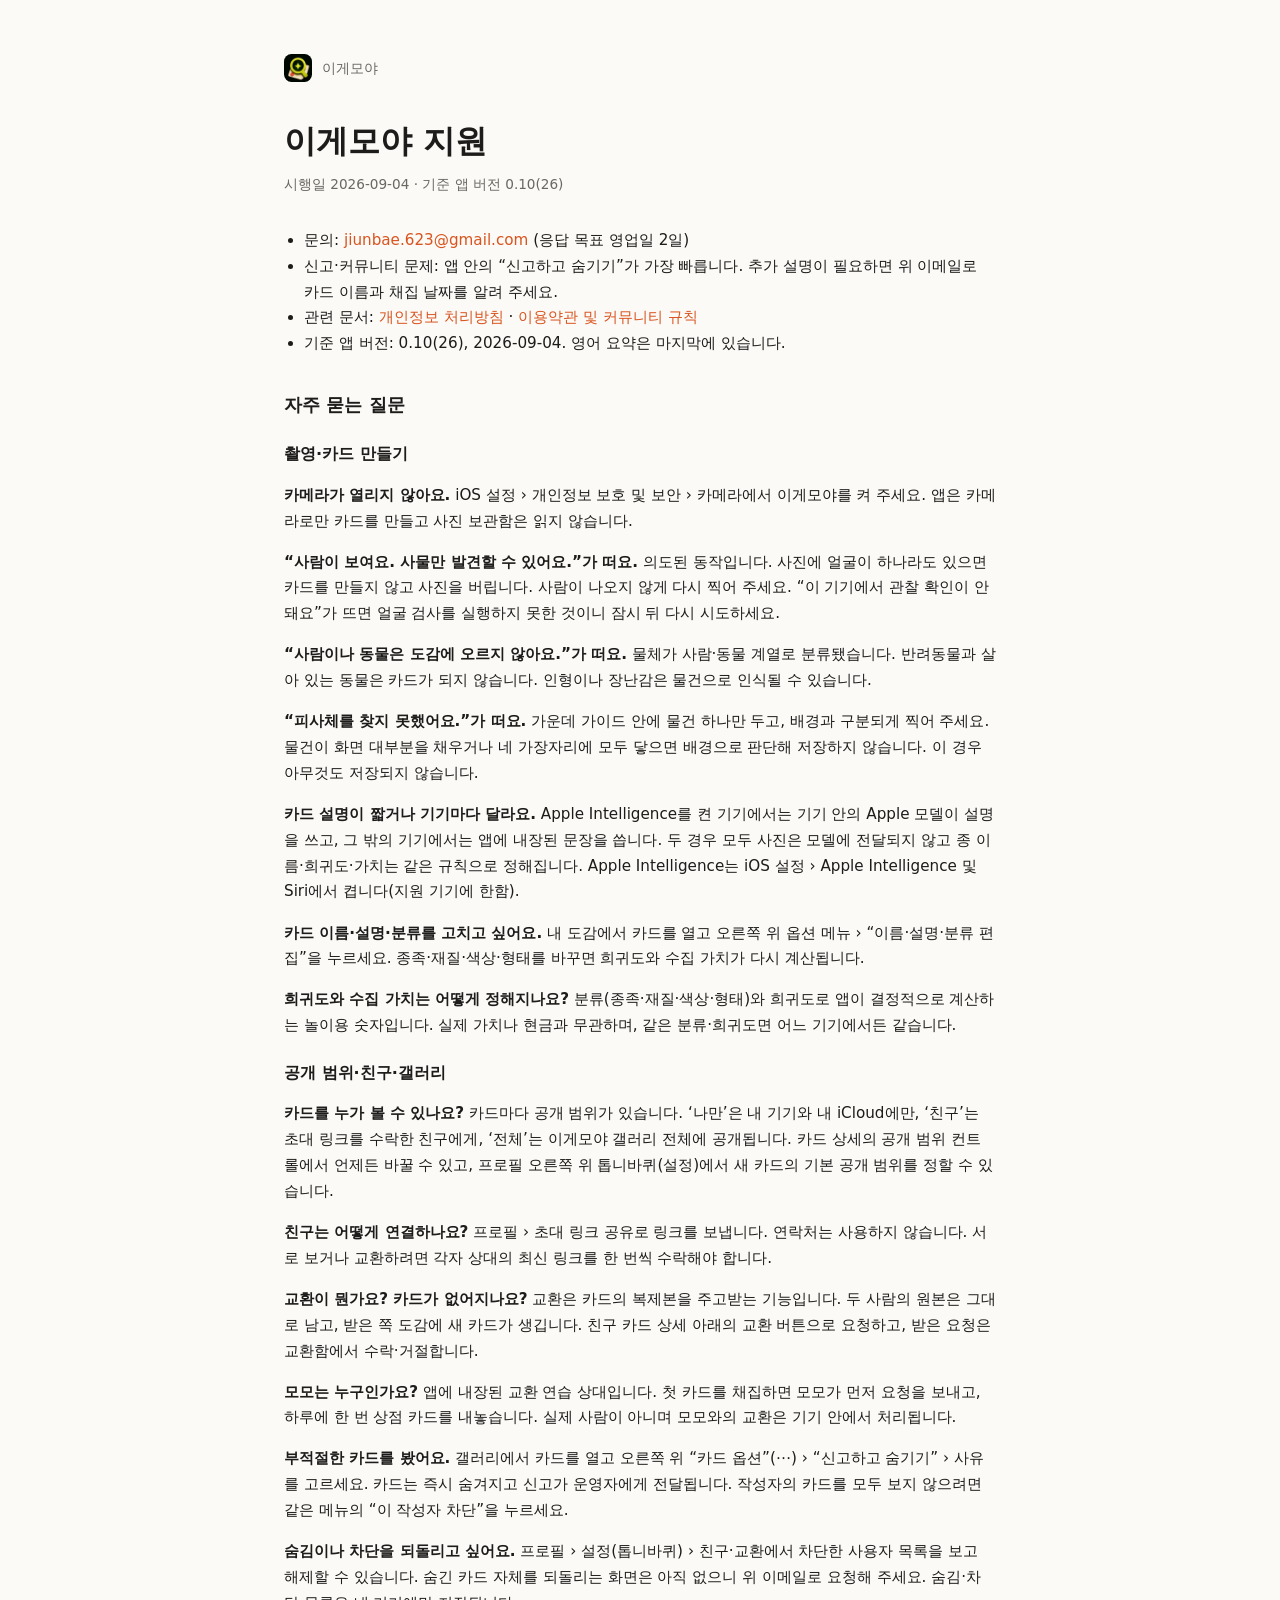
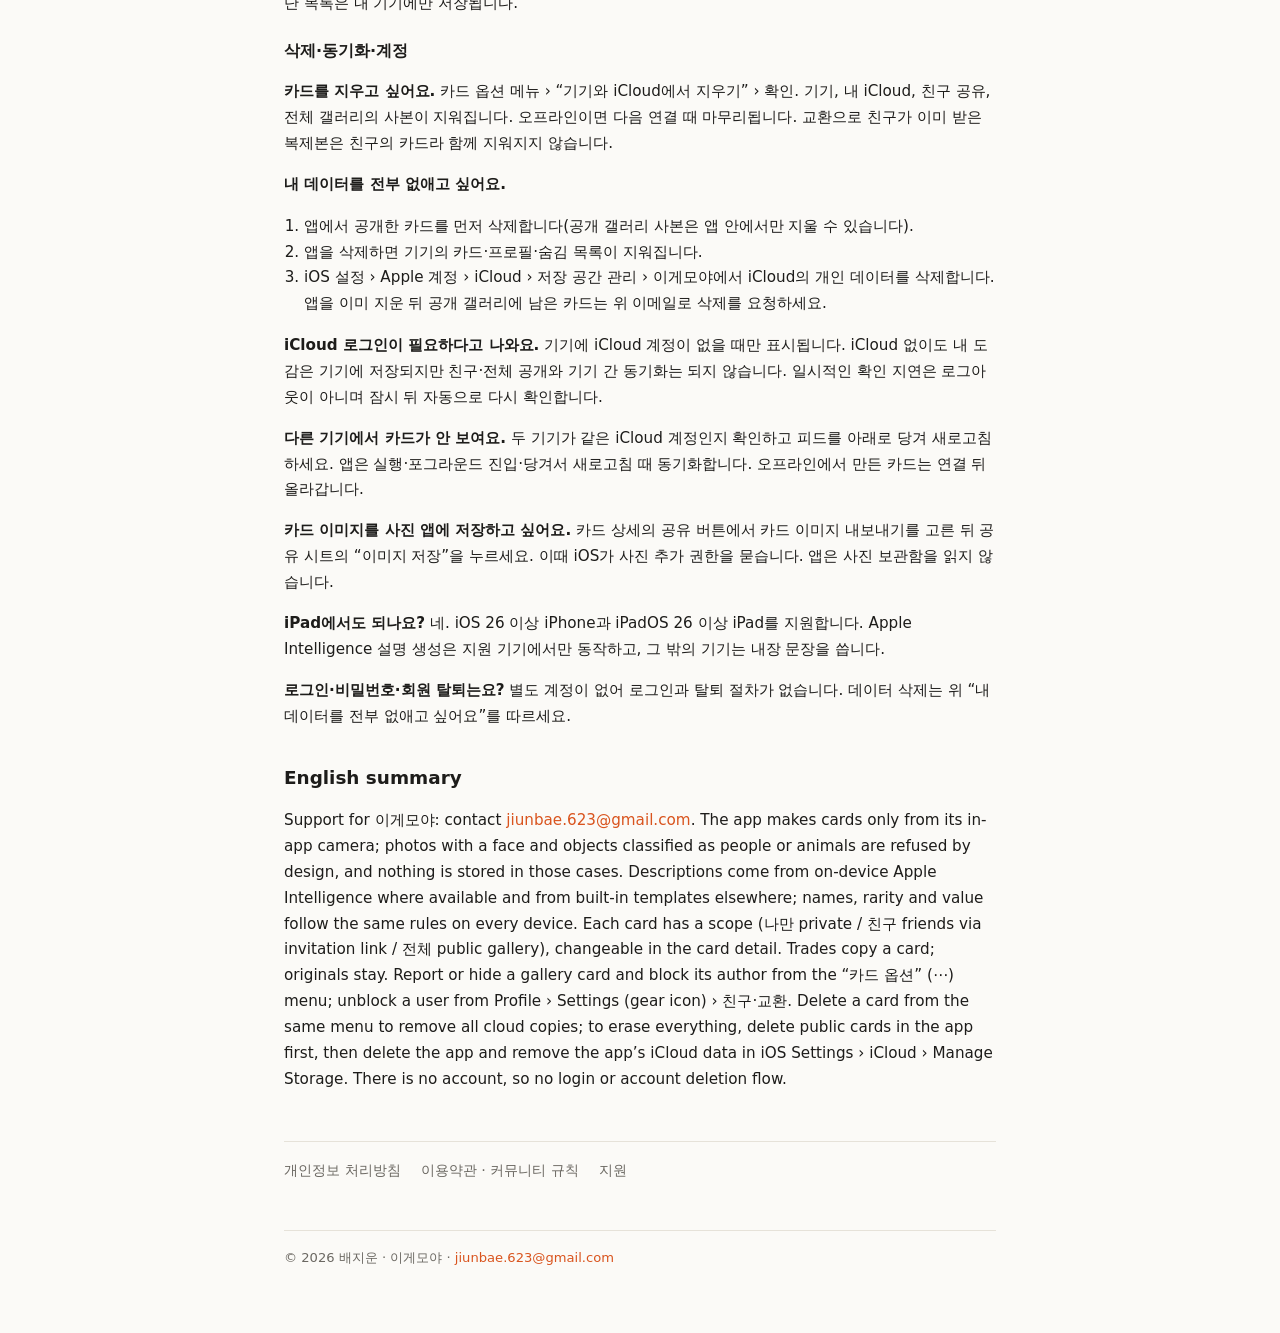
==== support/index.html @ 170483d8 "Landing page and policy documents for igemoya.jiun.dev Co-Authored-By: Claude Fable 5.1 <noreply@ant" ====
<!doctype html>
<html lang="ko">
<head>
<meta charset="utf-8">
<meta name="viewport" content="width=device-width, initial-scale=1">
<title>이게모야 지원</title>
<meta name="description" content="이게모야 문의, 자주 묻는 질문, 신고와 삭제 안내입니다.">
<link rel="canonical" href="https://igemoya.jiun.dev/support/">
<link rel="icon" type="image/png" sizes="512x512" href="/icon.png">
<link rel="apple-touch-icon" href="/apple-touch-icon.png">
<meta property="og:title" content="이게모야 지원">
<meta property="og:description" content="이게모야 문의, 자주 묻는 질문, 신고와 삭제 안내입니다.">
<meta property="og:image" content="https://igemoya.jiun.dev/icon.png">
<meta property="og:type" content="website">
<meta name="color-scheme" content="light dark">
<link rel="stylesheet" href="/style.css">
</head>
<body>
<div class="wrap">
<p class="top"><img src="/icon.png" alt=""><a href="/">이게모야</a></p>
<h1 class="title">이게모야 지원</h1>
<p class="updated">시행일 2026-09-04 · 기준 앱 버전 0.10(26)</p>
<div class="content"> <ul>
<li>문의: <a href="mailto:jiunbae.623@gmail.com">jiunbae.623@gmail.com</a> (응답 목표 영업일 2일)</li>
<li>신고·커뮤니티 문제: 앱 안의 “신고하고 숨기기”가 가장 빠릅니다. 추가 설명이 필요하면 위 이메일로 카드 이름과 채집 날짜를 알려 주세요.</li>
<li>관련 문서: <a href="/privacy/">개인정보 처리방침</a> · <a href="/terms/">이용약관 및 커뮤니티 규칙</a></li>
<li>기준 앱 버전: 0.10(26), 2026-09-04. 영어 요약은 마지막에 있습니다.</li>
</ul>
<h2 id="자주-묻는-질문">자주 묻는 질문</h2>
<h3 id="촬영카드-만들기">촬영·카드 만들기</h3>
<p><strong>카메라가 열리지 않아요.</strong>
iOS 설정 › 개인정보 보호 및 보안 › 카메라에서 이게모야를 켜 주세요. 앱은 카메라로만 카드를 만들고 사진 보관함은 읽지 않습니다.</p>
<p><strong>“사람이 보여요. 사물만 발견할 수 있어요.”가 떠요.</strong>
의도된 동작입니다. 사진에 얼굴이 하나라도 있으면 카드를 만들지 않고 사진을 버립니다. 사람이 나오지 않게 다시 찍어 주세요. “이 기기에서 관찰 확인이 안 돼요”가 뜨면 얼굴 검사를 실행하지 못한 것이니 잠시 뒤 다시 시도하세요.</p>
<p><strong>“사람이나 동물은 도감에 오르지 않아요.”가 떠요.</strong>
물체가 사람·동물 계열로 분류됐습니다. 반려동물과 살아 있는 동물은 카드가 되지 않습니다. 인형이나 장난감은 물건으로 인식될 수 있습니다.</p>
<p><strong>“피사체를 찾지 못했어요.”가 떠요.</strong>
가운데 가이드 안에 물건 하나만 두고, 배경과 구분되게 찍어 주세요. 물건이 화면 대부분을 채우거나 네 가장자리에 모두 닿으면 배경으로 판단해 저장하지 않습니다. 이 경우 아무것도 저장되지 않습니다.</p>
<p><strong>카드 설명이 짧거나 기기마다 달라요.</strong>
Apple Intelligence를 켠 기기에서는 기기 안의 Apple 모델이 설명을 쓰고, 그 밖의 기기에서는 앱에 내장된 문장을 씁니다. 두 경우 모두 사진은 모델에 전달되지 않고 종 이름·희귀도·가치는 같은 규칙으로 정해집니다. Apple Intelligence는 iOS 설정 › Apple Intelligence 및 Siri에서 켭니다(지원 기기에 한함).</p>
<p><strong>카드 이름·설명·분류를 고치고 싶어요.</strong>
내 도감에서 카드를 열고 오른쪽 위 옵션 메뉴 › “이름·설명·분류 편집”을 누르세요. 종족·재질·색상·형태를 바꾸면 희귀도와 수집 가치가 다시 계산됩니다.</p>
<p><strong>희귀도와 수집 가치는 어떻게 정해지나요?</strong>
분류(종족·재질·색상·형태)와 희귀도로 앱이 결정적으로 계산하는 놀이용 숫자입니다. 실제 가치나 현금과 무관하며, 같은 분류·희귀도면 어느 기기에서든 같습니다.</p>
<h3 id="공개-범위친구갤러리">공개 범위·친구·갤러리</h3>
<p><strong>카드를 누가 볼 수 있나요?</strong>
카드마다 공개 범위가 있습니다. ‘나만’은 내 기기와 내 iCloud에만, ‘친구’는 초대 링크를 수락한 친구에게, ‘전체’는 이게모야 갤러리 전체에 공개됩니다. 카드 상세의 공개 범위 컨트롤에서 언제든 바꿀 수 있고, 프로필 오른쪽 위 톱니바퀴(설정)에서 새 카드의 기본 공개 범위를 정할 수 있습니다.</p>
<p><strong>친구는 어떻게 연결하나요?</strong>
프로필 › 초대 링크 공유로 링크를 보냅니다. 연락처는 사용하지 않습니다. 서로 보거나 교환하려면 각자 상대의 최신 링크를 한 번씩 수락해야 합니다.</p>
<p><strong>교환이 뭔가요? 카드가 없어지나요?</strong>
교환은 카드의 복제본을 주고받는 기능입니다. 두 사람의 원본은 그대로 남고, 받은 쪽 도감에 새 카드가 생깁니다. 친구 카드 상세 아래의 교환 버튼으로 요청하고, 받은 요청은 교환함에서 수락·거절합니다.</p>
<p><strong>모모는 누구인가요?</strong>
앱에 내장된 교환 연습 상대입니다. 첫 카드를 채집하면 모모가 먼저 요청을 보내고, 하루에 한 번 상점 카드를 내놓습니다. 실제 사람이 아니며 모모와의 교환은 기기 안에서 처리됩니다.</p>
<p><strong>부적절한 카드를 봤어요.</strong>
갤러리에서 카드를 열고 오른쪽 위 “카드 옵션”(⋯) › “신고하고 숨기기” › 사유를 고르세요. 카드는 즉시 숨겨지고 신고가 운영자에게 전달됩니다. 작성자의 카드를 모두 보지 않으려면 같은 메뉴의 “이 작성자 차단”을 누르세요.</p>
<p><strong>숨김이나 차단을 되돌리고 싶어요.</strong>
프로필 › 설정(톱니바퀴) › 친구·교환에서 차단한 사용자 목록을 보고 해제할 수 있습니다. 숨긴 카드 자체를 되돌리는 화면은 아직 없으니 위 이메일로 요청해 주세요. 숨김·차단 목록은 내 기기에만 저장됩니다.</p>
<h3 id="삭제동기화계정">삭제·동기화·계정</h3>
<p><strong>카드를 지우고 싶어요.</strong>
카드 옵션 메뉴 › “기기와 iCloud에서 지우기” › 확인. 기기, 내 iCloud, 친구 공유, 전체 갤러리의 사본이 지워집니다. 오프라인이면 다음 연결 때 마무리됩니다. 교환으로 친구가 이미 받은 복제본은 친구의 카드라 함께 지워지지 않습니다.</p>
<p><strong>내 데이터를 전부 없애고 싶어요.</strong></p>
<ol>
<li>앱에서 공개한 카드를 먼저 삭제합니다(공개 갤러리 사본은 앱 안에서만 지울 수 있습니다).</li>
<li>앱을 삭제하면 기기의 카드·프로필·숨김 목록이 지워집니다.</li>
<li>iOS 설정 › Apple 계정 › iCloud › 저장 공간 관리 › 이게모야에서 iCloud의 개인 데이터를 삭제합니다.
앱을 이미 지운 뒤 공개 갤러리에 남은 카드는 위 이메일로 삭제를 요청하세요.</li>
</ol>
<p><strong>iCloud 로그인이 필요하다고 나와요.</strong>
기기에 iCloud 계정이 없을 때만 표시됩니다. iCloud 없이도 내 도감은 기기에 저장되지만 친구·전체 공개와 기기 간 동기화는 되지 않습니다. 일시적인 확인 지연은 로그아웃이 아니며 잠시 뒤 자동으로 다시 확인합니다.</p>
<p><strong>다른 기기에서 카드가 안 보여요.</strong>
두 기기가 같은 iCloud 계정인지 확인하고 피드를 아래로 당겨 새로고침하세요. 앱은 실행·포그라운드 진입·당겨서 새로고침 때 동기화합니다. 오프라인에서 만든 카드는 연결 뒤 올라갑니다.</p>
<p><strong>카드 이미지를 사진 앱에 저장하고 싶어요.</strong>
카드 상세의 공유 버튼에서 카드 이미지 내보내기를 고른 뒤 공유 시트의 “이미지 저장”을 누르세요. 이때 iOS가 사진 추가 권한을 묻습니다. 앱은 사진 보관함을 읽지 않습니다.</p>
<p><strong>iPad에서도 되나요?</strong>
네. iOS 26 이상 iPhone과 iPadOS 26 이상 iPad를 지원합니다. Apple Intelligence 설명 생성은 지원 기기에서만 동작하고, 그 밖의 기기는 내장 문장을 씁니다.</p>
<p><strong>로그인·비밀번호·회원 탈퇴는요?</strong>
별도 계정이 없어 로그인과 탈퇴 절차가 없습니다. 데이터 삭제는 위 “내 데이터를 전부 없애고 싶어요”를 따르세요.</p>
<h2 id="english-summary">English summary</h2>
<p>Support for 이게모야: contact <a href="mailto:jiunbae.623@gmail.com">jiunbae.623@gmail.com</a>. The app makes cards only from its in-app camera; photos with a face and objects classified as people or animals are refused by design, and nothing is stored in those cases. Descriptions come from on-device Apple Intelligence where available and from built-in templates elsewhere; names, rarity and value follow the same rules on every device. Each card has a scope (나만 private / 친구 friends via invitation link / 전체 public gallery), changeable in the card detail. Trades copy a card; originals stay. Report or hide a gallery card and block its author from the “카드 옵션” (⋯) menu; unblock a user from Profile › Settings (gear icon) › 친구·교환. Delete a card from the same menu to remove all cloud copies; to erase everything, delete public cards in the app first, then delete the app and remove the app’s iCloud data in iOS Settings › iCloud › Manage Storage. There is no account, so no login or account deletion flow.</p> </div>
<nav class="related" aria-label="관련 문서"><a href="/privacy/">개인정보 처리방침</a><a href="/terms/">이용약관 · 커뮤니티 규칙</a><a href="/support/">지원</a></nav>
<footer class="site">© 2026 배지운 · 이게모야 · <a href="mailto:jiunbae.623@gmail.com">jiunbae.623@gmail.com</a></footer>
</div>
</body>
</html>
---- style.css ----
:root{--bg:#fbfaf7;--fg:#1d1c1a;--muted:#6b6862;--line:#e6e2d9;--accent:#d9541e;--card:#ffffff;--code:#f1eee7}
@media (prefers-color-scheme:dark){:root{--bg:#141311;--fg:#f1eee7;--muted:#a49f95;--line:#2a2824;--accent:#ff8a50;--card:#1c1b18;--code:#23211d}}
*{box-sizing:border-box}html{-webkit-text-size-adjust:100%}
body{margin:0;background:var(--bg);color:var(--fg);font-family:-apple-system,BlinkMacSystemFont,"Apple SD Gothic Neo","Pretendard","Noto Sans KR",system-ui,sans-serif;line-height:1.7;font-size:16px}
a{color:var(--accent);text-decoration:none}a:hover{text-decoration:underline}
.wrap{max-width:760px;margin:0 auto;padding:2.5rem 1.5rem 4rem}
.top{display:flex;align-items:center;gap:.6rem;font-size:.9rem;margin-bottom:2rem}.top img{width:28px;height:28px;border-radius:27%}.top a{color:var(--muted)}.top a:hover{color:var(--accent)}
.hero{display:flex;gap:1.75rem;align-items:flex-start;margin-bottom:3rem}.hero img{width:120px;height:120px;border-radius:27%;box-shadow:0 10px 30px rgba(0,0,0,.14);flex:0 0 auto}
.eyebrow{font-size:.8rem;letter-spacing:.04em;color:var(--muted);margin:0 0 .3rem}
h1.name{font-size:2.6rem;line-height:1.1;margin:0 0 .2rem;font-weight:800}
.tagline{font-size:1.15rem;font-weight:600;color:var(--accent);margin:0 0 .9rem}
.lede{color:var(--muted);margin:0 0 .9rem}
.status{display:inline-flex;align-items:center;gap:.5rem;font-size:.85rem;color:var(--muted);padding:.3rem .75rem;border-radius:999px;border:1px solid var(--line)}.status .dot{width:8px;height:8px;border-radius:50%;background:#f59e0b}
.features{display:grid;grid-template-columns:repeat(2,minmax(0,1fr));gap:1.25rem;margin-bottom:3rem}
.feature{padding:1.25rem 1.35rem;border-radius:1rem;border:1px solid var(--line);background:var(--card)}.feature h2{font-size:1.05rem;margin:0 0 .5rem}.feature p{margin:0;font-size:.93rem;color:var(--muted)}
.section-title{font-size:1.15rem;margin:0 0 .75rem}
.docs ul{list-style:none;padding:0;margin:0 0 3rem}.docs li{display:flex;flex-wrap:wrap;gap:.25rem .75rem;align-items:baseline;padding:.7rem 0;border-bottom:1px solid var(--line)}.docs li a{font-weight:600}.docs .note{font-size:.85rem;color:var(--muted)}
.contact{color:var(--muted);font-size:.92rem}.fine{font-size:.82rem;margin-top:.5rem}
h1.title{font-size:2rem;margin:0 0 .25rem;font-weight:700}.updated{font-size:.85rem;color:var(--muted);margin:0 0 2rem}
.content h2{font-size:1.15rem;margin:2rem 0 .75rem}.content h3{font-size:1rem;margin:1.25rem 0 .5rem}.content p,.content li{font-size:.95rem}.content ul,.content ol{padding-left:1.25rem}
.content code{font-size:.85em;padding:.1em .35em;border-radius:.3rem;background:var(--code)}
.content table{width:100%;border-collapse:collapse;margin:.75rem 0 1rem;display:block;overflow-x:auto}.content th,.content td{text-align:left;padding:.4rem .6rem;border-bottom:1px solid var(--line);vertical-align:top;font-size:.92rem}
.content blockquote{margin:.75rem 0;padding:.25rem 0 .25rem 1rem;border-left:3px solid var(--accent);color:var(--muted)}
.related{display:flex;flex-wrap:wrap;gap:.5rem 1.25rem;margin-top:3rem;padding-top:1rem;border-top:1px solid var(--line);font-size:.9rem}.related a{color:var(--muted)}.related a:hover{color:var(--accent)}
footer.site{margin-top:3rem;padding-top:1rem;border-top:1px solid var(--line);font-size:.82rem;color:var(--muted)}
@media (max-width:640px){.wrap{padding:1.5rem 1.25rem 3rem}.hero{flex-direction:column;gap:1rem}.hero img{width:88px;height:88px}h1.name{font-size:2.1rem}.features{grid-template-columns:1fr}h1.title{font-size:1.6rem}}
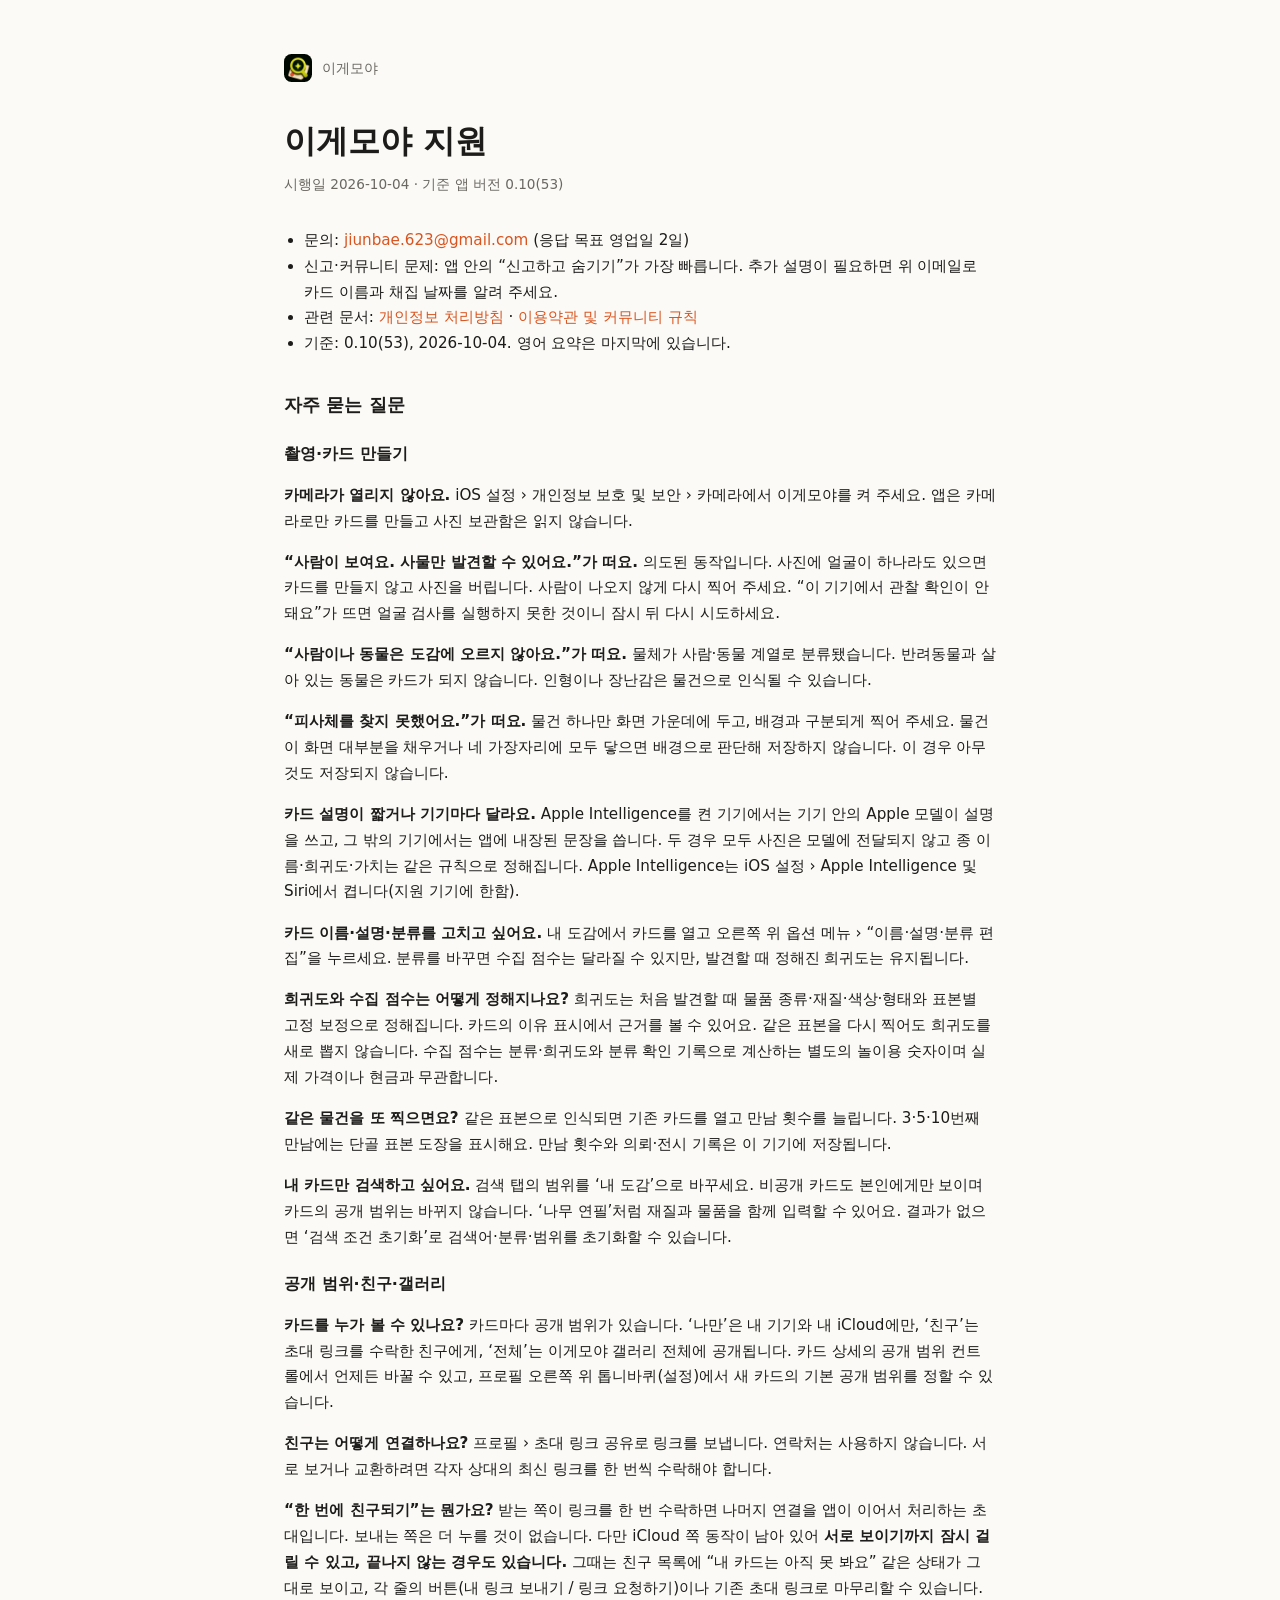
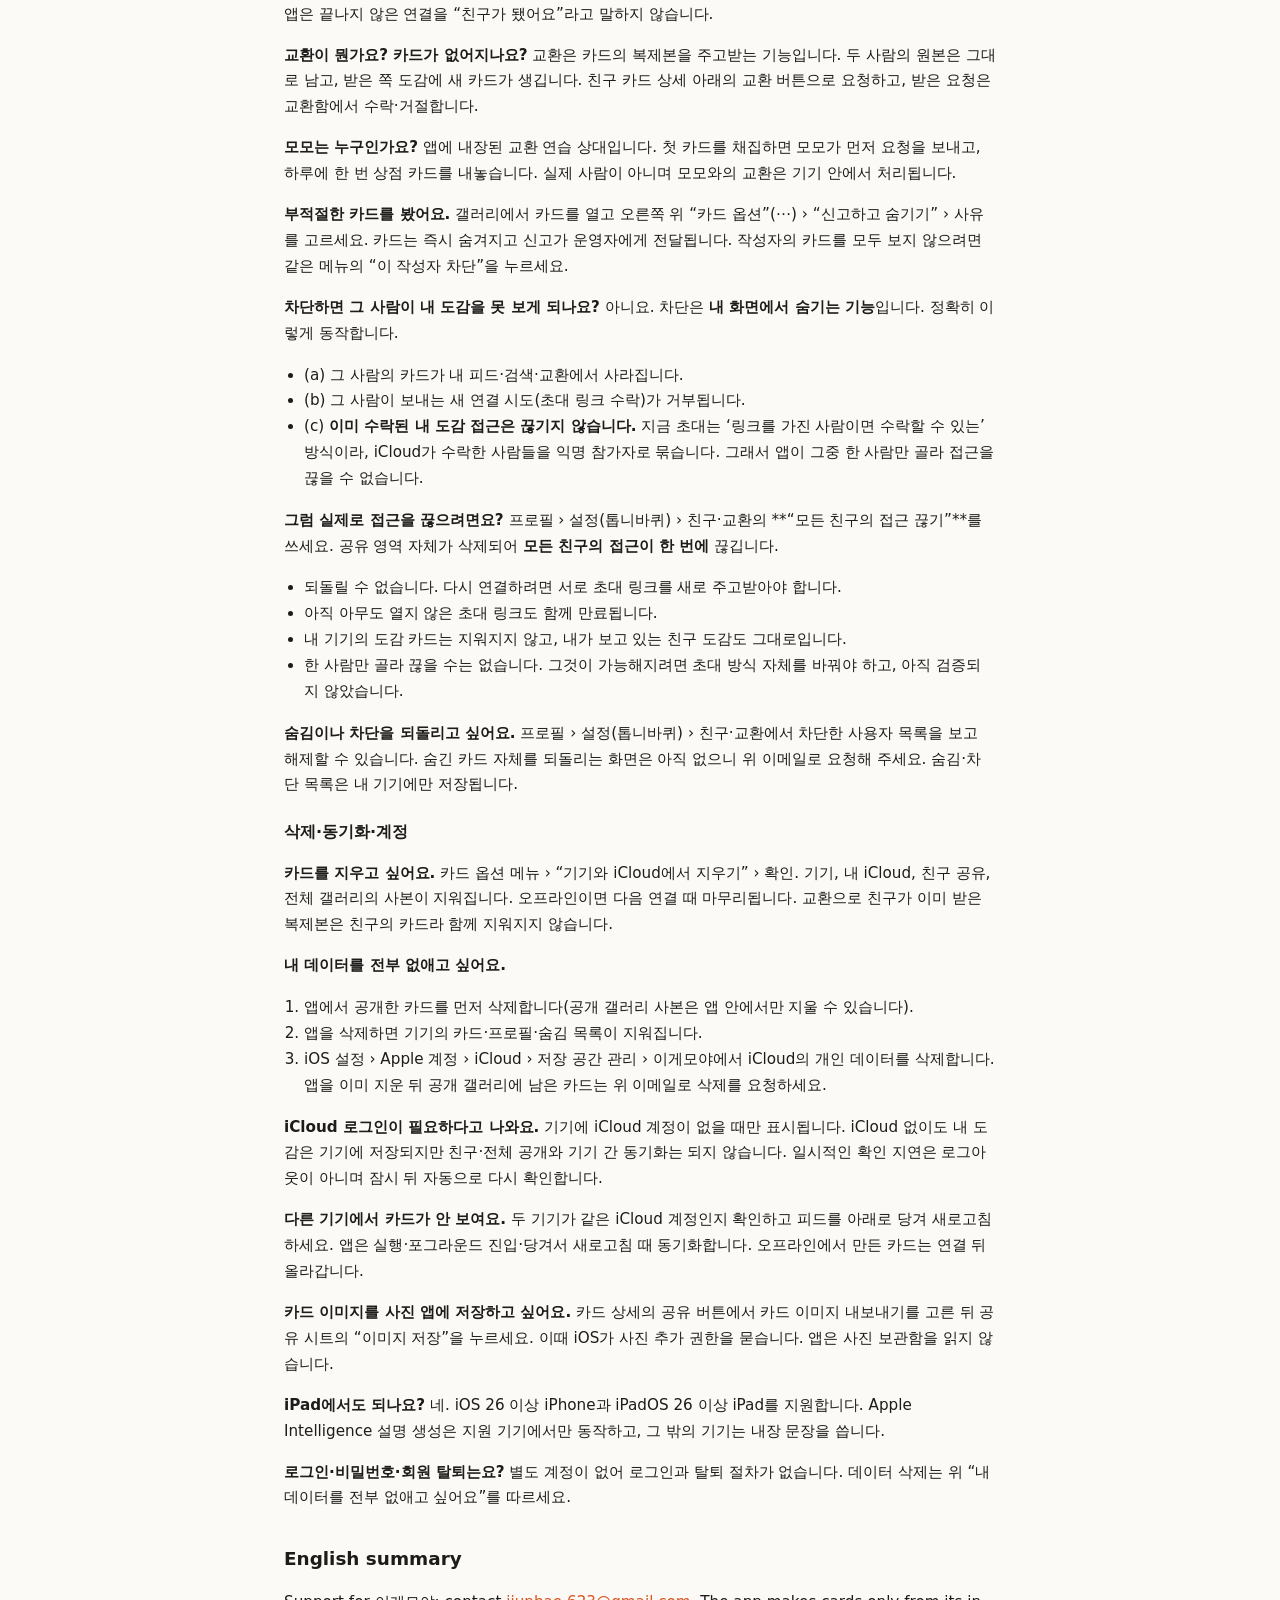
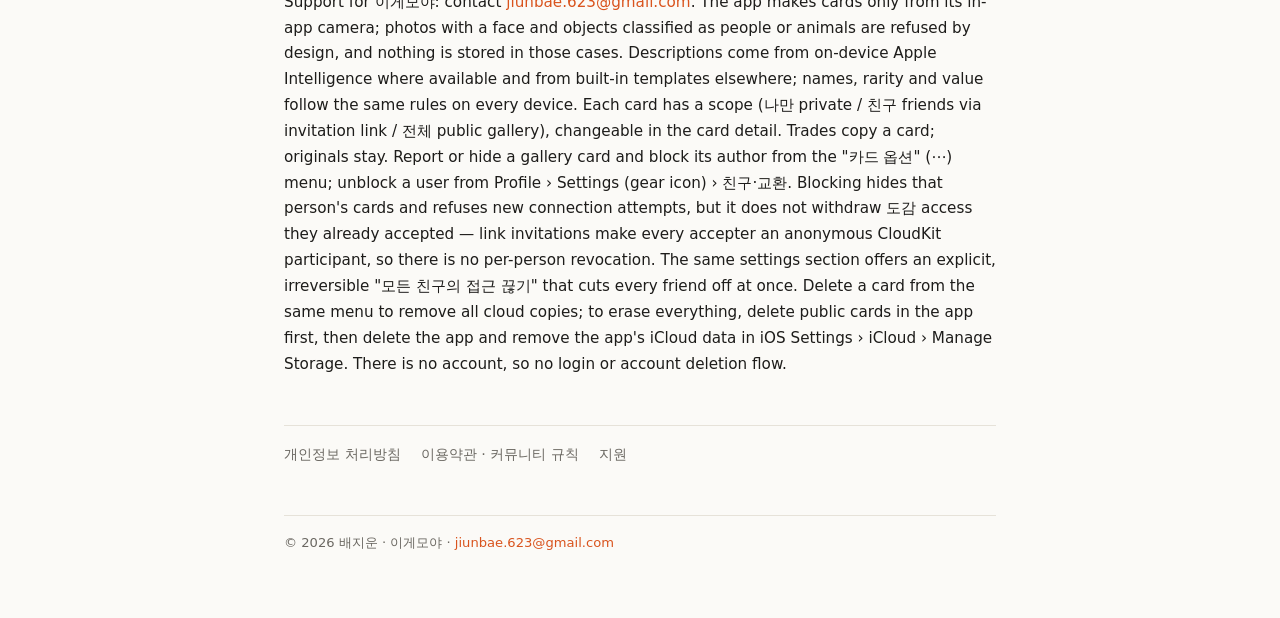
==== commit a4f2cb4b: "docs: align policies and support with Dogam build 53" ====
--- a/support/index.html
+++ b/support/index.html
@@ -19,64 +19,62 @@
 <div class="wrap">
 <p class="top"><img src="/icon.png" alt=""><a href="/">이게모야</a></p>
 <h1 class="title">이게모야 지원</h1>
-<p class="updated">시행일 2026-09-04 · 기준 앱 버전 0.10(26)</p>
-<div class="content"> <ul>
+<p class="updated">시행일 2026-10-04 · 기준 앱 버전 0.10(53)</p>
+<div class="content">
+<ul>
 <li>문의: <a href="mailto:jiunbae.623@gmail.com">jiunbae.623@gmail.com</a> (응답 목표 영업일 2일)</li>
 <li>신고·커뮤니티 문제: 앱 안의 “신고하고 숨기기”가 가장 빠릅니다. 추가 설명이 필요하면 위 이메일로 카드 이름과 채집 날짜를 알려 주세요.</li>
 <li>관련 문서: <a href="/privacy/">개인정보 처리방침</a> · <a href="/terms/">이용약관 및 커뮤니티 규칙</a></li>
-<li>기준 앱 버전: 0.10(26), 2026-09-04. 영어 요약은 마지막에 있습니다.</li>
+<li>기준: 0.10(53), 2026-10-04. 영어 요약은 마지막에 있습니다.</li>
 </ul>
 <h2 id="자주-묻는-질문">자주 묻는 질문</h2>
 <h3 id="촬영카드-만들기">촬영·카드 만들기</h3>
-<p><strong>카메라가 열리지 않아요.</strong>
-iOS 설정 › 개인정보 보호 및 보안 › 카메라에서 이게모야를 켜 주세요. 앱은 카메라로만 카드를 만들고 사진 보관함은 읽지 않습니다.</p>
-<p><strong>“사람이 보여요. 사물만 발견할 수 있어요.”가 떠요.</strong>
-의도된 동작입니다. 사진에 얼굴이 하나라도 있으면 카드를 만들지 않고 사진을 버립니다. 사람이 나오지 않게 다시 찍어 주세요. “이 기기에서 관찰 확인이 안 돼요”가 뜨면 얼굴 검사를 실행하지 못한 것이니 잠시 뒤 다시 시도하세요.</p>
-<p><strong>“사람이나 동물은 도감에 오르지 않아요.”가 떠요.</strong>
-물체가 사람·동물 계열로 분류됐습니다. 반려동물과 살아 있는 동물은 카드가 되지 않습니다. 인형이나 장난감은 물건으로 인식될 수 있습니다.</p>
-<p><strong>“피사체를 찾지 못했어요.”가 떠요.</strong>
-가운데 가이드 안에 물건 하나만 두고, 배경과 구분되게 찍어 주세요. 물건이 화면 대부분을 채우거나 네 가장자리에 모두 닿으면 배경으로 판단해 저장하지 않습니다. 이 경우 아무것도 저장되지 않습니다.</p>
-<p><strong>카드 설명이 짧거나 기기마다 달라요.</strong>
-Apple Intelligence를 켠 기기에서는 기기 안의 Apple 모델이 설명을 쓰고, 그 밖의 기기에서는 앱에 내장된 문장을 씁니다. 두 경우 모두 사진은 모델에 전달되지 않고 종 이름·희귀도·가치는 같은 규칙으로 정해집니다. Apple Intelligence는 iOS 설정 › Apple Intelligence 및 Siri에서 켭니다(지원 기기에 한함).</p>
-<p><strong>카드 이름·설명·분류를 고치고 싶어요.</strong>
-내 도감에서 카드를 열고 오른쪽 위 옵션 메뉴 › “이름·설명·분류 편집”을 누르세요. 종족·재질·색상·형태를 바꾸면 희귀도와 수집 가치가 다시 계산됩니다.</p>
-<p><strong>희귀도와 수집 가치는 어떻게 정해지나요?</strong>
-분류(종족·재질·색상·형태)와 희귀도로 앱이 결정적으로 계산하는 놀이용 숫자입니다. 실제 가치나 현금과 무관하며, 같은 분류·희귀도면 어느 기기에서든 같습니다.</p>
+<p><strong>카메라가 열리지 않아요.</strong> iOS 설정 › 개인정보 보호 및 보안 › 카메라에서 이게모야를 켜 주세요. 앱은 카메라로만 카드를 만들고 사진 보관함은 읽지 않습니다.</p>
+<p><strong>“사람이 보여요. 사물만 발견할 수 있어요.”가 떠요.</strong> 의도된 동작입니다. 사진에 얼굴이 하나라도 있으면 카드를 만들지 않고 사진을 버립니다. 사람이 나오지 않게 다시 찍어 주세요. “이 기기에서 관찰 확인이 안 돼요”가 뜨면 얼굴 검사를 실행하지 못한 것이니 잠시 뒤 다시 시도하세요.</p>
+<p><strong>“사람이나 동물은 도감에 오르지 않아요.”가 떠요.</strong> 물체가 사람·동물 계열로 분류됐습니다. 반려동물과 살아 있는 동물은 카드가 되지 않습니다. 인형이나 장난감은 물건으로 인식될 수 있습니다.</p>
+<p><strong>“피사체를 찾지 못했어요.”가 떠요.</strong> 물건 하나만 화면 가운데에 두고, 배경과 구분되게 찍어 주세요. 물건이 화면 대부분을 채우거나 네 가장자리에 모두 닿으면 배경으로 판단해 저장하지 않습니다. 이 경우 아무것도 저장되지 않습니다.</p>
+<p><strong>카드 설명이 짧거나 기기마다 달라요.</strong> Apple Intelligence를 켠 기기에서는 기기 안의 Apple 모델이 설명을 쓰고, 그 밖의 기기에서는 앱에 내장된 문장을 씁니다. 두 경우 모두 사진은 모델에 전달되지 않고 종 이름·희귀도·가치는 같은 규칙으로 정해집니다. Apple Intelligence는 iOS 설정 › Apple Intelligence 및 Siri에서 켭니다(지원 기기에 한함).</p>
+<p><strong>카드 이름·설명·분류를 고치고 싶어요.</strong> 내 도감에서 카드를 열고 오른쪽 위 옵션 메뉴 › “이름·설명·분류 편집”을 누르세요. 분류를 바꾸면 수집 점수는 달라질 수 있지만, 발견할 때 정해진 희귀도는 유지됩니다.</p>
+<p><strong>희귀도와 수집 점수는 어떻게 정해지나요?</strong> 희귀도는 처음 발견할 때 물품 종류·재질·색상·형태와 표본별 고정 보정으로 정해집니다. 카드의 이유 표시에서 근거를 볼 수 있어요. 같은 표본을 다시 찍어도 희귀도를 새로 뽑지 않습니다. 수집 점수는 분류·희귀도와 분류 확인 기록으로 계산하는 별도의 놀이용 숫자이며 실제 가격이나 현금과 무관합니다.</p>
+<p><strong>같은 물건을 또 찍으면요?</strong> 같은 표본으로 인식되면 기존 카드를 열고 만남 횟수를 늘립니다. 3·5·10번째 만남에는 단골 표본 도장을 표시해요. 만남 횟수와 의뢰·전시 기록은 이 기기에 저장됩니다.</p>
+<p><strong>내 카드만 검색하고 싶어요.</strong> 검색 탭의 범위를 ‘내 도감’으로 바꾸세요. 비공개 카드도 본인에게만 보이며 카드의 공개 범위는 바뀌지 않습니다. ‘나무 연필’처럼 재질과 물품을 함께 입력할 수 있어요. 결과가 없으면 ‘검색 조건 초기화’로 검색어·분류·범위를 초기화할 수 있습니다.</p>
 <h3 id="공개-범위친구갤러리">공개 범위·친구·갤러리</h3>
-<p><strong>카드를 누가 볼 수 있나요?</strong>
-카드마다 공개 범위가 있습니다. ‘나만’은 내 기기와 내 iCloud에만, ‘친구’는 초대 링크를 수락한 친구에게, ‘전체’는 이게모야 갤러리 전체에 공개됩니다. 카드 상세의 공개 범위 컨트롤에서 언제든 바꿀 수 있고, 프로필 오른쪽 위 톱니바퀴(설정)에서 새 카드의 기본 공개 범위를 정할 수 있습니다.</p>
-<p><strong>친구는 어떻게 연결하나요?</strong>
-프로필 › 초대 링크 공유로 링크를 보냅니다. 연락처는 사용하지 않습니다. 서로 보거나 교환하려면 각자 상대의 최신 링크를 한 번씩 수락해야 합니다.</p>
-<p><strong>교환이 뭔가요? 카드가 없어지나요?</strong>
-교환은 카드의 복제본을 주고받는 기능입니다. 두 사람의 원본은 그대로 남고, 받은 쪽 도감에 새 카드가 생깁니다. 친구 카드 상세 아래의 교환 버튼으로 요청하고, 받은 요청은 교환함에서 수락·거절합니다.</p>
-<p><strong>모모는 누구인가요?</strong>
-앱에 내장된 교환 연습 상대입니다. 첫 카드를 채집하면 모모가 먼저 요청을 보내고, 하루에 한 번 상점 카드를 내놓습니다. 실제 사람이 아니며 모모와의 교환은 기기 안에서 처리됩니다.</p>
-<p><strong>부적절한 카드를 봤어요.</strong>
-갤러리에서 카드를 열고 오른쪽 위 “카드 옵션”(⋯) › “신고하고 숨기기” › 사유를 고르세요. 카드는 즉시 숨겨지고 신고가 운영자에게 전달됩니다. 작성자의 카드를 모두 보지 않으려면 같은 메뉴의 “이 작성자 차단”을 누르세요.</p>
-<p><strong>숨김이나 차단을 되돌리고 싶어요.</strong>
-프로필 › 설정(톱니바퀴) › 친구·교환에서 차단한 사용자 목록을 보고 해제할 수 있습니다. 숨긴 카드 자체를 되돌리는 화면은 아직 없으니 위 이메일로 요청해 주세요. 숨김·차단 목록은 내 기기에만 저장됩니다.</p>
+<p><strong>카드를 누가 볼 수 있나요?</strong> 카드마다 공개 범위가 있습니다. ‘나만’은 내 기기와 내 iCloud에만, ‘친구’는 초대 링크를 수락한 친구에게, ‘전체’는 이게모야 갤러리 전체에 공개됩니다. 카드 상세의 공개 범위 컨트롤에서 언제든 바꿀 수 있고, 프로필 오른쪽 위 톱니바퀴(설정)에서 새 카드의 기본 공개 범위를 정할 수 있습니다.</p>
+<p><strong>친구는 어떻게 연결하나요?</strong> 프로필 › 초대 링크 공유로 링크를 보냅니다. 연락처는 사용하지 않습니다. 서로 보거나 교환하려면 각자 상대의 최신 링크를 한 번씩 수락해야 합니다.</p>
+<p><strong>“한 번에 친구되기”는 뭔가요?</strong> 받는 쪽이 링크를 한 번 수락하면 나머지 연결을 앱이 이어서 처리하는 초대입니다. 보내는 쪽은 더 누를 것이 없습니다. 다만 iCloud 쪽 동작이 남아 있어 <strong>서로 보이기까지 잠시 걸릴 수 있고, 끝나지 않는 경우도 있습니다.</strong> 그때는 친구 목록에 “내 카드는 아직 못 봐요” 같은 상태가 그대로 보이고, 각 줄의 버튼(내 링크 보내기 / 링크 요청하기)이나 기존 초대 링크로 마무리할 수 있습니다. 앱은 끝나지 않은 연결을 “친구가 됐어요”라고 말하지 않습니다.</p>
+<p><strong>교환이 뭔가요? 카드가 없어지나요?</strong> 교환은 카드의 복제본을 주고받는 기능입니다. 두 사람의 원본은 그대로 남고, 받은 쪽 도감에 새 카드가 생깁니다. 친구 카드 상세 아래의 교환 버튼으로 요청하고, 받은 요청은 교환함에서 수락·거절합니다.</p>
+<p><strong>모모는 누구인가요?</strong> 앱에 내장된 교환 연습 상대입니다. 첫 카드를 채집하면 모모가 먼저 요청을 보내고, 하루에 한 번 상점 카드를 내놓습니다. 실제 사람이 아니며 모모와의 교환은 기기 안에서 처리됩니다.</p>
+<p><strong>부적절한 카드를 봤어요.</strong> 갤러리에서 카드를 열고 오른쪽 위 “카드 옵션”(⋯) › “신고하고 숨기기” › 사유를 고르세요. 카드는 즉시 숨겨지고 신고가 운영자에게 전달됩니다. 작성자의 카드를 모두 보지 않으려면 같은 메뉴의 “이 작성자 차단”을 누르세요.</p>
+<p><strong>차단하면 그 사람이 내 도감을 못 보게 되나요?</strong> 아니요. 차단은 <strong>내 화면에서 숨기는 기능</strong>입니다. 정확히 이렇게 동작합니다.</p>
+<ul>
+<li>(a) 그 사람의 카드가 내 피드·검색·교환에서 사라집니다.</li>
+<li>(b) 그 사람이 보내는 새 연결 시도(초대 링크 수락)가 거부됩니다.</li>
+<li>(c) <strong>이미 수락된 내 도감 접근은 끊기지 않습니다.</strong> 지금 초대는 ‘링크를 가진 사람이면 수락할 수 있는’ 방식이라, iCloud가 수락한 사람들을 익명 참가자로 묶습니다. 그래서 앱이 그중 한 사람만 골라 접근을 끊을 수 없습니다.</li>
+</ul>
+<p><strong>그럼 실제로 접근을 끊으려면요?</strong> 프로필 › 설정(톱니바퀴) › 친구·교환의 **“모든 친구의 접근 끊기”**를 쓰세요. 공유 영역 자체가 삭제되어 <strong>모든 친구의 접근이 한 번에</strong> 끊깁니다.</p>
+<ul>
+<li>되돌릴 수 없습니다. 다시 연결하려면 서로 초대 링크를 새로 주고받아야 합니다.</li>
+<li>아직 아무도 열지 않은 초대 링크도 함께 만료됩니다.</li>
+<li>내 기기의 도감 카드는 지워지지 않고, 내가 보고 있는 친구 도감도 그대로입니다.</li>
+<li>한 사람만 골라 끊을 수는 없습니다. 그것이 가능해지려면 초대 방식 자체를 바꿔야 하고, 아직 검증되지 않았습니다.</li>
+</ul>
+<p><strong>숨김이나 차단을 되돌리고 싶어요.</strong> 프로필 › 설정(톱니바퀴) › 친구·교환에서 차단한 사용자 목록을 보고 해제할 수 있습니다. 숨긴 카드 자체를 되돌리는 화면은 아직 없으니 위 이메일로 요청해 주세요. 숨김·차단 목록은 내 기기에만 저장됩니다.</p>
 <h3 id="삭제동기화계정">삭제·동기화·계정</h3>
-<p><strong>카드를 지우고 싶어요.</strong>
-카드 옵션 메뉴 › “기기와 iCloud에서 지우기” › 확인. 기기, 내 iCloud, 친구 공유, 전체 갤러리의 사본이 지워집니다. 오프라인이면 다음 연결 때 마무리됩니다. 교환으로 친구가 이미 받은 복제본은 친구의 카드라 함께 지워지지 않습니다.</p>
+<p><strong>카드를 지우고 싶어요.</strong> 카드 옵션 메뉴 › “기기와 iCloud에서 지우기” › 확인. 기기, 내 iCloud, 친구 공유, 전체 갤러리의 사본이 지워집니다. 오프라인이면 다음 연결 때 마무리됩니다. 교환으로 친구가 이미 받은 복제본은 친구의 카드라 함께 지워지지 않습니다.</p>
 <p><strong>내 데이터를 전부 없애고 싶어요.</strong></p>
-<ol>
+<ol type="1">
 <li>앱에서 공개한 카드를 먼저 삭제합니다(공개 갤러리 사본은 앱 안에서만 지울 수 있습니다).</li>
 <li>앱을 삭제하면 기기의 카드·프로필·숨김 목록이 지워집니다.</li>
-<li>iOS 설정 › Apple 계정 › iCloud › 저장 공간 관리 › 이게모야에서 iCloud의 개인 데이터를 삭제합니다.
-앱을 이미 지운 뒤 공개 갤러리에 남은 카드는 위 이메일로 삭제를 요청하세요.</li>
+<li>iOS 설정 › Apple 계정 › iCloud › 저장 공간 관리 › 이게모야에서 iCloud의 개인 데이터를 삭제합니다. 앱을 이미 지운 뒤 공개 갤러리에 남은 카드는 위 이메일로 삭제를 요청하세요.</li>
 </ol>
-<p><strong>iCloud 로그인이 필요하다고 나와요.</strong>
-기기에 iCloud 계정이 없을 때만 표시됩니다. iCloud 없이도 내 도감은 기기에 저장되지만 친구·전체 공개와 기기 간 동기화는 되지 않습니다. 일시적인 확인 지연은 로그아웃이 아니며 잠시 뒤 자동으로 다시 확인합니다.</p>
-<p><strong>다른 기기에서 카드가 안 보여요.</strong>
-두 기기가 같은 iCloud 계정인지 확인하고 피드를 아래로 당겨 새로고침하세요. 앱은 실행·포그라운드 진입·당겨서 새로고침 때 동기화합니다. 오프라인에서 만든 카드는 연결 뒤 올라갑니다.</p>
-<p><strong>카드 이미지를 사진 앱에 저장하고 싶어요.</strong>
-카드 상세의 공유 버튼에서 카드 이미지 내보내기를 고른 뒤 공유 시트의 “이미지 저장”을 누르세요. 이때 iOS가 사진 추가 권한을 묻습니다. 앱은 사진 보관함을 읽지 않습니다.</p>
-<p><strong>iPad에서도 되나요?</strong>
-네. iOS 26 이상 iPhone과 iPadOS 26 이상 iPad를 지원합니다. Apple Intelligence 설명 생성은 지원 기기에서만 동작하고, 그 밖의 기기는 내장 문장을 씁니다.</p>
-<p><strong>로그인·비밀번호·회원 탈퇴는요?</strong>
-별도 계정이 없어 로그인과 탈퇴 절차가 없습니다. 데이터 삭제는 위 “내 데이터를 전부 없애고 싶어요”를 따르세요.</p>
+<p><strong>iCloud 로그인이 필요하다고 나와요.</strong> 기기에 iCloud 계정이 없을 때만 표시됩니다. iCloud 없이도 내 도감은 기기에 저장되지만 친구·전체 공개와 기기 간 동기화는 되지 않습니다. 일시적인 확인 지연은 로그아웃이 아니며 잠시 뒤 자동으로 다시 확인합니다.</p>
+<p><strong>다른 기기에서 카드가 안 보여요.</strong> 두 기기가 같은 iCloud 계정인지 확인하고 피드를 아래로 당겨 새로고침하세요. 앱은 실행·포그라운드 진입·당겨서 새로고침 때 동기화합니다. 오프라인에서 만든 카드는 연결 뒤 올라갑니다.</p>
+<p><strong>카드 이미지를 사진 앱에 저장하고 싶어요.</strong> 카드 상세의 공유 버튼에서 카드 이미지 내보내기를 고른 뒤 공유 시트의 “이미지 저장”을 누르세요. 이때 iOS가 사진 추가 권한을 묻습니다. 앱은 사진 보관함을 읽지 않습니다.</p>
+<p><strong>iPad에서도 되나요?</strong> 네. iOS 26 이상 iPhone과 iPadOS 26 이상 iPad를 지원합니다. Apple Intelligence 설명 생성은 지원 기기에서만 동작하고, 그 밖의 기기는 내장 문장을 씁니다.</p>
+<p><strong>로그인·비밀번호·회원 탈퇴는요?</strong> 별도 계정이 없어 로그인과 탈퇴 절차가 없습니다. 데이터 삭제는 위 “내 데이터를 전부 없애고 싶어요”를 따르세요.</p>
 <h2 id="english-summary">English summary</h2>
-<p>Support for 이게모야: contact <a href="mailto:jiunbae.623@gmail.com">jiunbae.623@gmail.com</a>. The app makes cards only from its in-app camera; photos with a face and objects classified as people or animals are refused by design, and nothing is stored in those cases. Descriptions come from on-device Apple Intelligence where available and from built-in templates elsewhere; names, rarity and value follow the same rules on every device. Each card has a scope (나만 private / 친구 friends via invitation link / 전체 public gallery), changeable in the card detail. Trades copy a card; originals stay. Report or hide a gallery card and block its author from the “카드 옵션” (⋯) menu; unblock a user from Profile › Settings (gear icon) › 친구·교환. Delete a card from the same menu to remove all cloud copies; to erase everything, delete public cards in the app first, then delete the app and remove the app’s iCloud data in iOS Settings › iCloud › Manage Storage. There is no account, so no login or account deletion flow.</p> </div>
+<p>Support for 이게모야: contact <a href="mailto:jiunbae.623@gmail.com">jiunbae.623@gmail.com</a>. The app makes cards only from its in-app camera; photos with a face and objects classified as people or animals are refused by design, and nothing is stored in those cases. Descriptions come from on-device Apple Intelligence where available and from built-in templates elsewhere; names, rarity and value follow the same rules on every device. Each card has a scope (나만 private / 친구 friends via invitation link / 전체 public gallery), changeable in the card detail. Trades copy a card; originals stay. Report or hide a gallery card and block its author from the "카드 옵션" (⋯) menu; unblock a user from Profile › Settings (gear icon) › 친구·교환. Blocking hides that person's cards and refuses new connection attempts, but it does not withdraw 도감 access they already accepted — link invitations make every accepter an anonymous CloudKit participant, so there is no per-person revocation. The same settings section offers an explicit, irreversible "모든 친구의 접근 끊기" that cuts every friend off at once. Delete a card from the same menu to remove all cloud copies; to erase everything, delete public cards in the app first, then delete the app and remove the app's iCloud data in iOS Settings › iCloud › Manage Storage. There is no account, so no login or account deletion flow.</p>
+</div>
 <nav class="related" aria-label="관련 문서"><a href="/privacy/">개인정보 처리방침</a><a href="/terms/">이용약관 · 커뮤니티 규칙</a><a href="/support/">지원</a></nav>
 <footer class="site">© 2026 배지운 · 이게모야 · <a href="mailto:jiunbae.623@gmail.com">jiunbae.623@gmail.com</a></footer>
 </div>
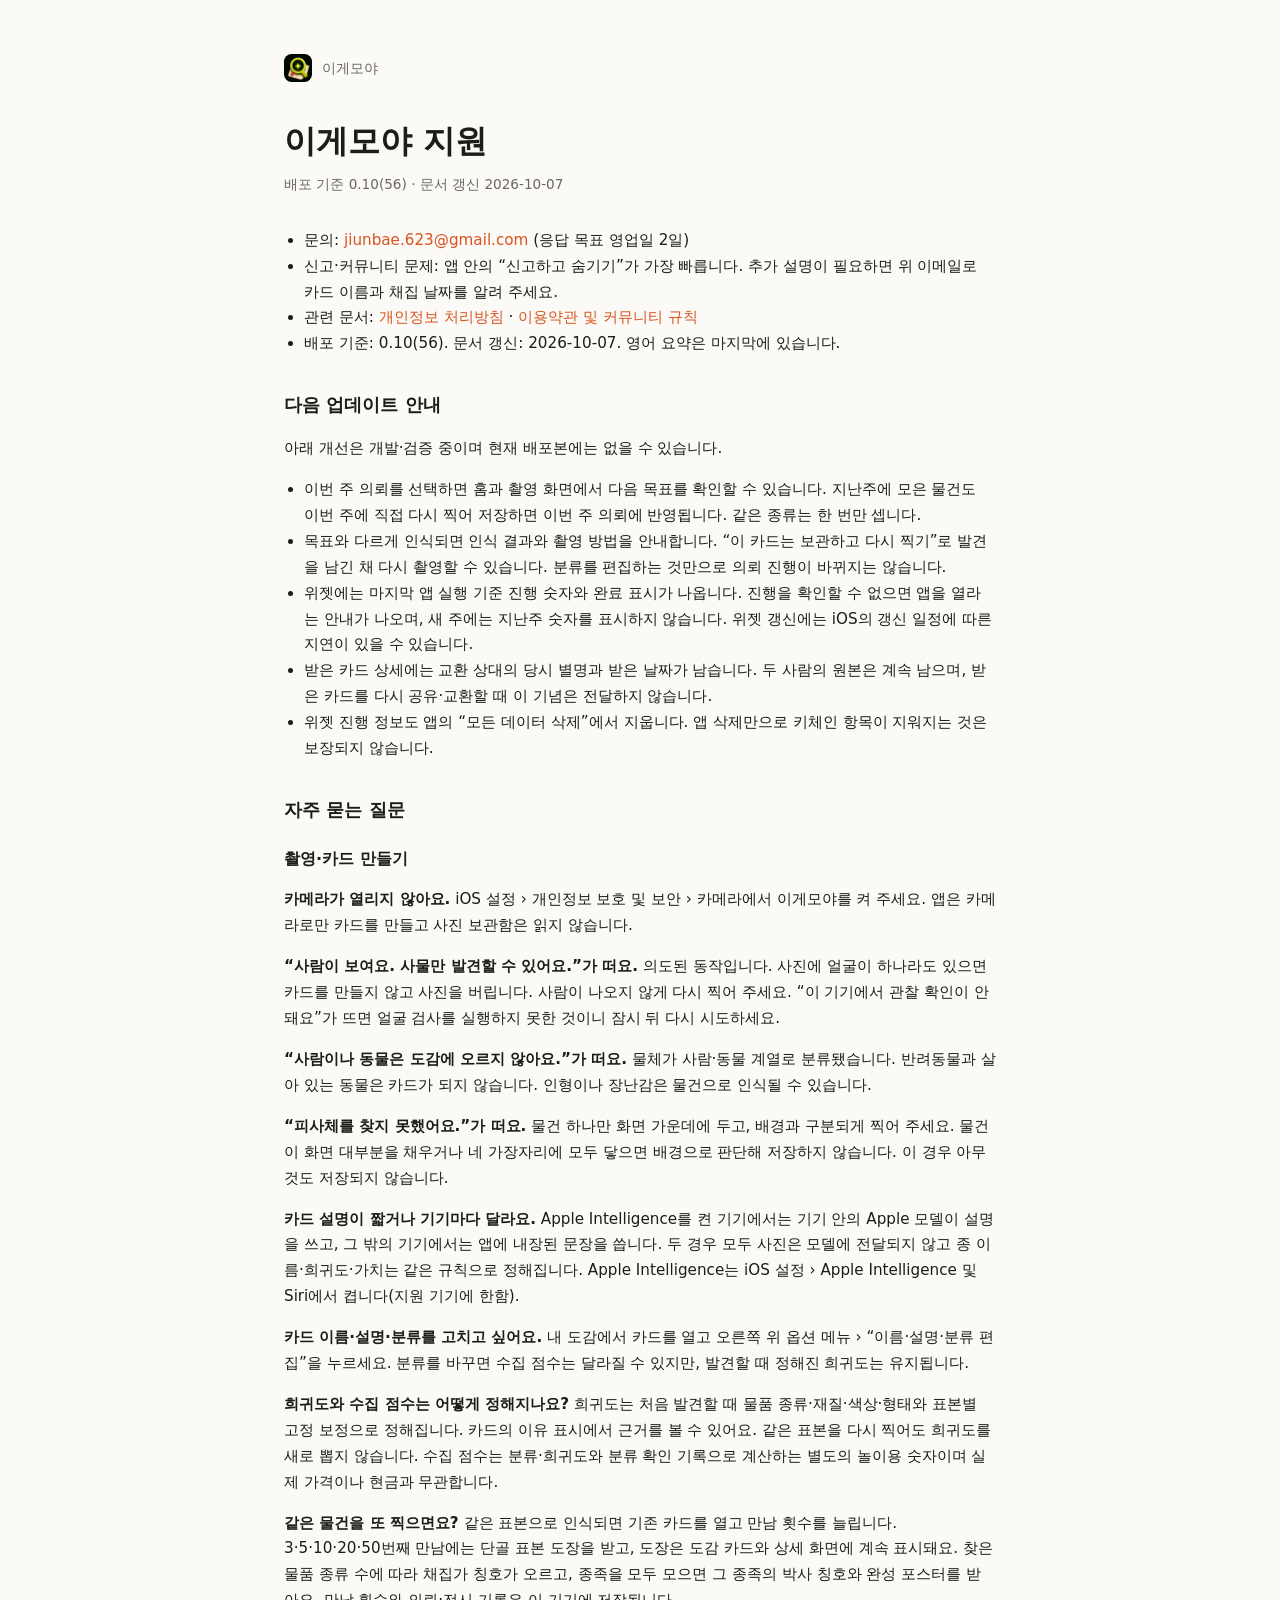
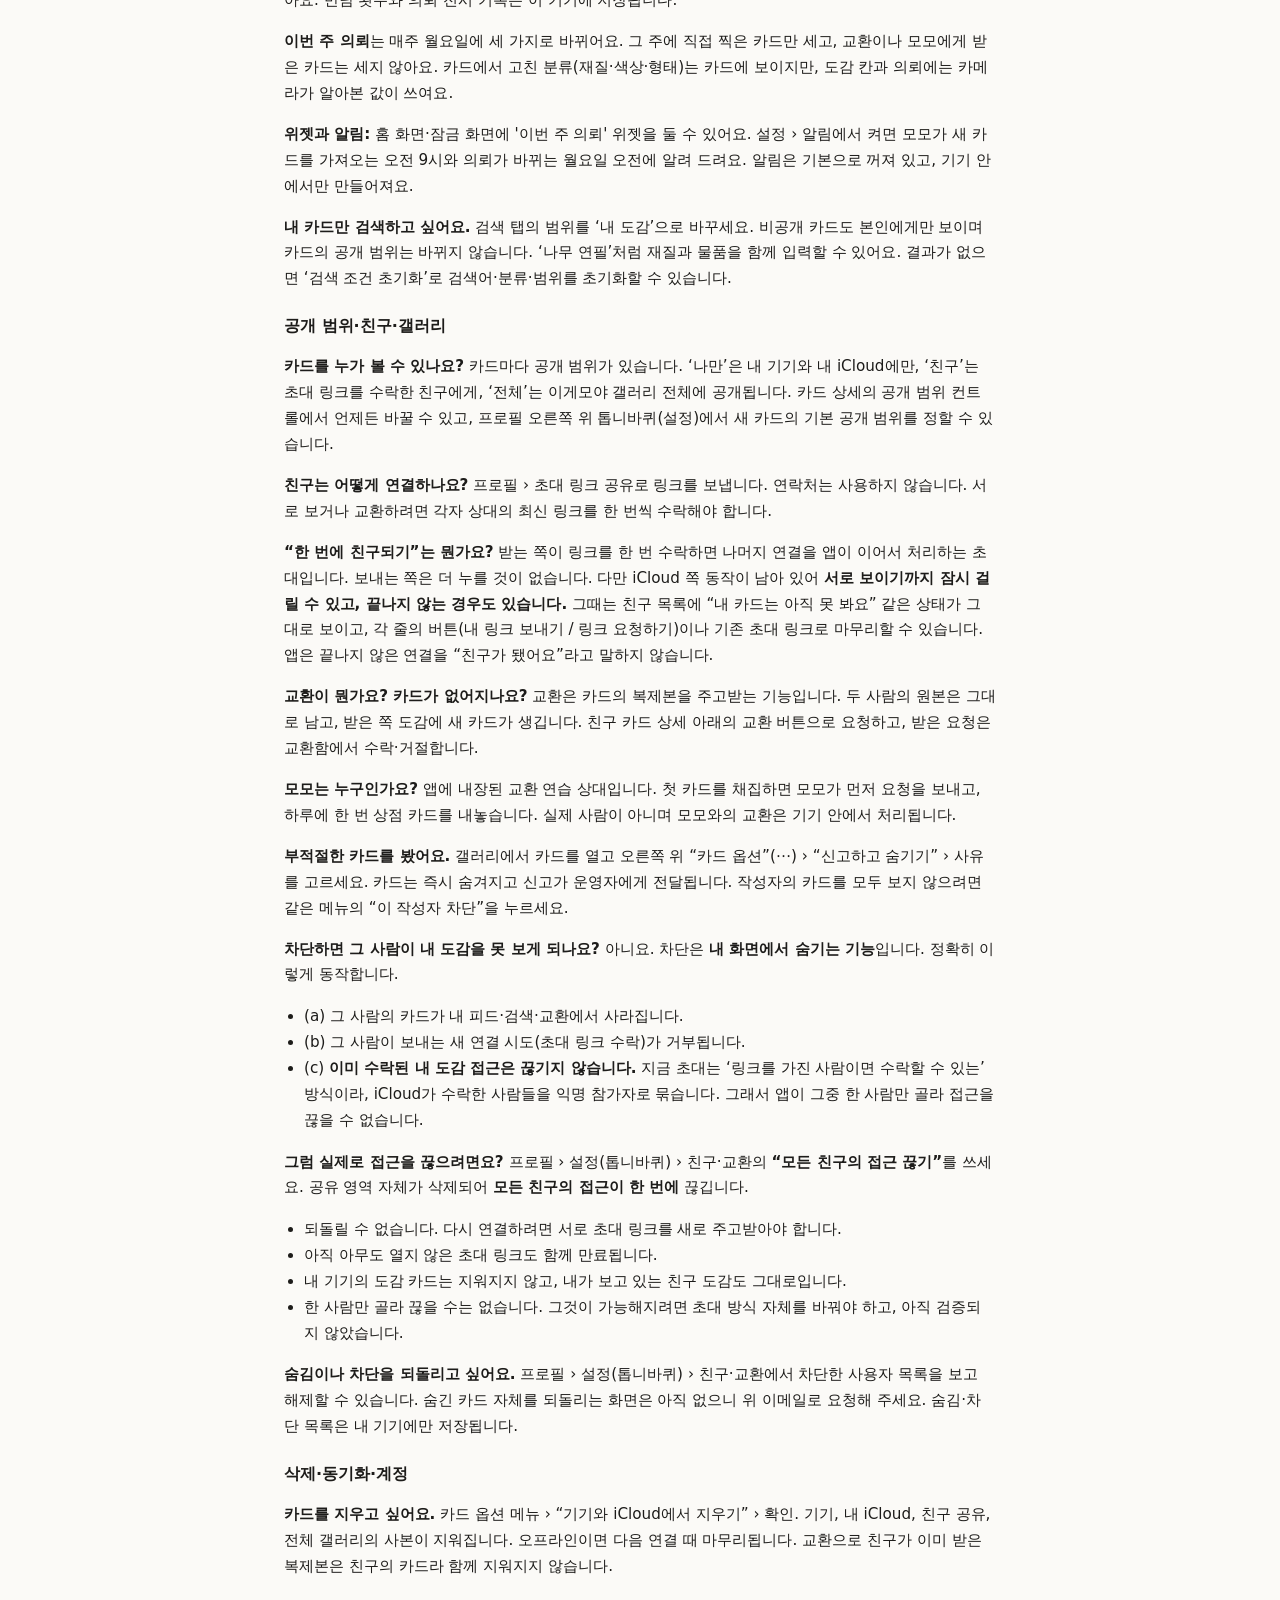
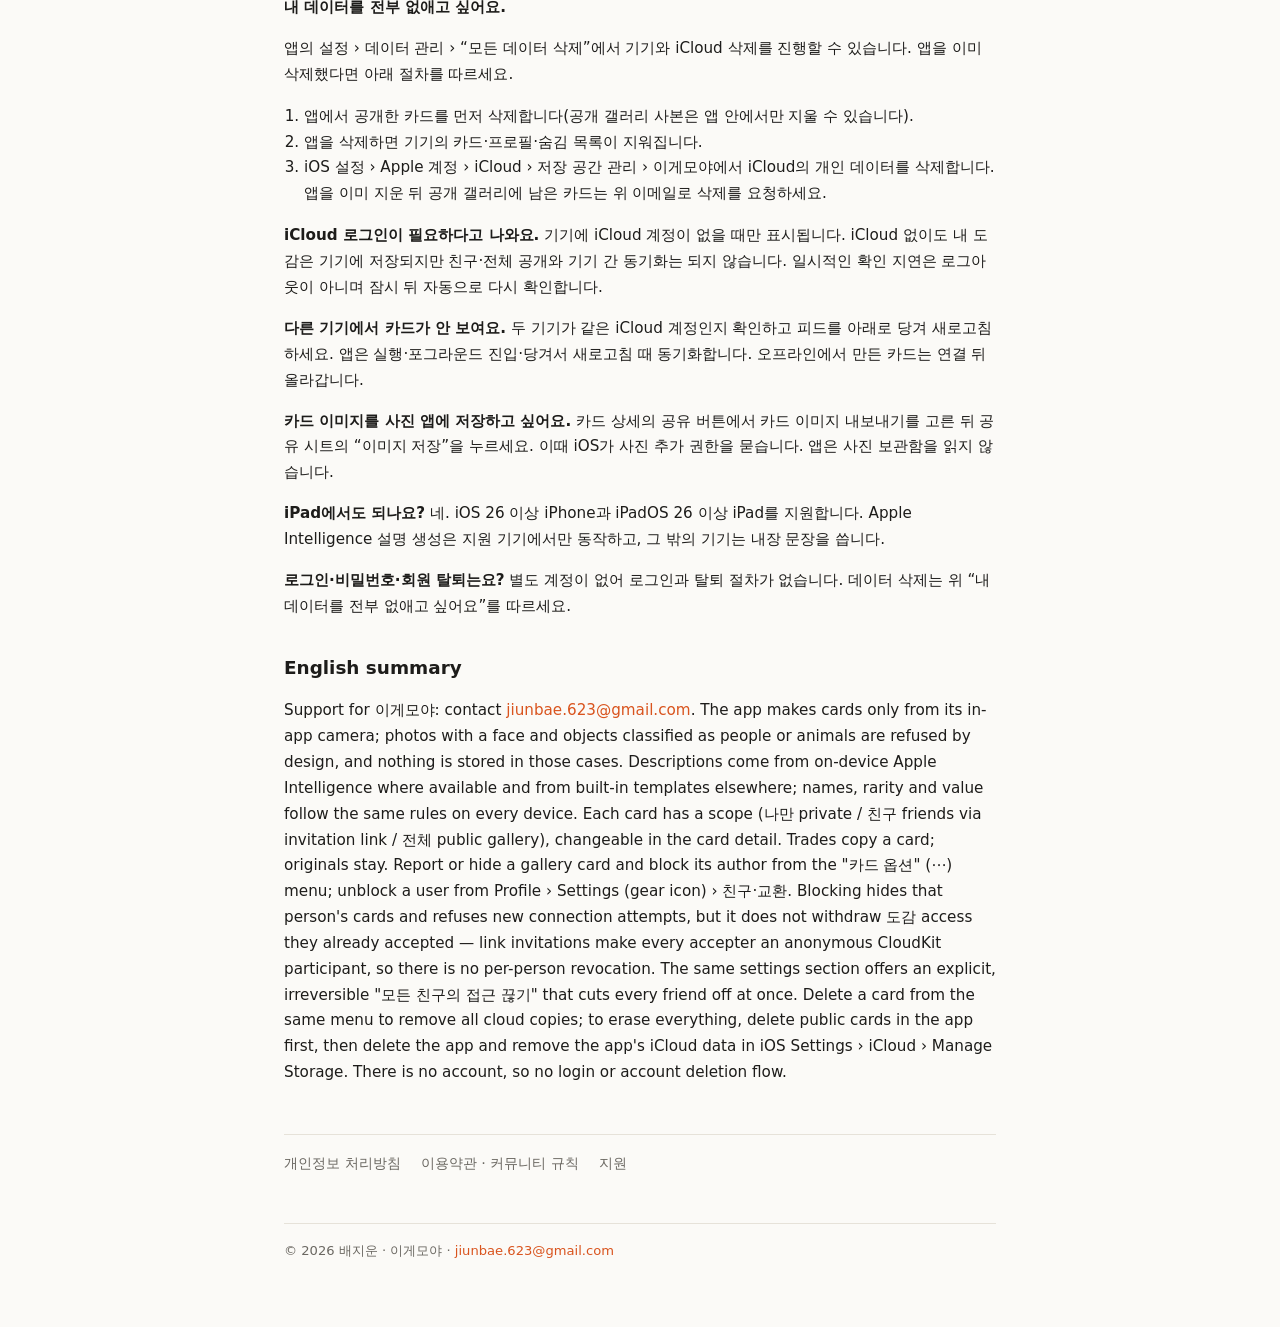
==== commit 02ae3b31: "docs: preview weekly progress and trade memento improvements" ====
--- a/support/index.html
+++ b/support/index.html
@@ -19,13 +19,22 @@
 <div class="wrap">
 <p class="top"><img src="/icon.png" alt=""><a href="/">이게모야</a></p>
 <h1 class="title">이게모야 지원</h1>
-<p class="updated">시행일 2026-10-04 · 기준 앱 버전 0.10(53)</p>
+<p class="updated">배포 기준 0.10(56) · 문서 갱신 2026-10-07</p>
 <div class="content">
 <ul>
 <li>문의: <a href="mailto:jiunbae.623@gmail.com">jiunbae.623@gmail.com</a> (응답 목표 영업일 2일)</li>
 <li>신고·커뮤니티 문제: 앱 안의 “신고하고 숨기기”가 가장 빠릅니다. 추가 설명이 필요하면 위 이메일로 카드 이름과 채집 날짜를 알려 주세요.</li>
 <li>관련 문서: <a href="/privacy/">개인정보 처리방침</a> · <a href="/terms/">이용약관 및 커뮤니티 규칙</a></li>
-<li>기준: 0.10(53), 2026-10-04. 영어 요약은 마지막에 있습니다.</li>
+<li>배포 기준: 0.10(56). 문서 갱신: 2026-10-07. 영어 요약은 마지막에 있습니다.</li>
+</ul>
+<h2 id="다음-업데이트-안내">다음 업데이트 안내</h2>
+<p>아래 개선은 개발·검증 중이며 현재 배포본에는 없을 수 있습니다.</p>
+<ul>
+<li>이번 주 의뢰를 선택하면 홈과 촬영 화면에서 다음 목표를 확인할 수 있습니다. 지난주에 모은 물건도 이번 주에 직접 다시 찍어 저장하면 이번 주 의뢰에 반영됩니다. 같은 종류는 한 번만 셉니다.</li>
+<li>목표와 다르게 인식되면 인식 결과와 촬영 방법을 안내합니다. “이 카드는 보관하고 다시 찍기”로 발견을 남긴 채 다시 촬영할 수 있습니다. 분류를 편집하는 것만으로 의뢰 진행이 바뀌지는 않습니다.</li>
+<li>위젯에는 마지막 앱 실행 기준 진행 숫자와 완료 표시가 나옵니다. 진행을 확인할 수 없으면 앱을 열라는 안내가 나오며, 새 주에는 지난주 숫자를 표시하지 않습니다. 위젯 갱신에는 iOS의 갱신 일정에 따른 지연이 있을 수 있습니다.</li>
+<li>받은 카드 상세에는 교환 상대의 당시 별명과 받은 날짜가 남습니다. 두 사람의 원본은 계속 남으며, 받은 카드를 다시 공유·교환할 때 이 기념은 전달하지 않습니다.</li>
+<li>위젯 진행 정보도 앱의 “모든 데이터 삭제”에서 지웁니다. 앱 삭제만으로 키체인 항목이 지워지는 것은 보장되지 않습니다.</li>
 </ul>
 <h2 id="자주-묻는-질문">자주 묻는 질문</h2>
 <h3 id="촬영카드-만들기">촬영·카드 만들기</h3>
@@ -36,7 +45,9 @@
 <p><strong>카드 설명이 짧거나 기기마다 달라요.</strong> Apple Intelligence를 켠 기기에서는 기기 안의 Apple 모델이 설명을 쓰고, 그 밖의 기기에서는 앱에 내장된 문장을 씁니다. 두 경우 모두 사진은 모델에 전달되지 않고 종 이름·희귀도·가치는 같은 규칙으로 정해집니다. Apple Intelligence는 iOS 설정 › Apple Intelligence 및 Siri에서 켭니다(지원 기기에 한함).</p>
 <p><strong>카드 이름·설명·분류를 고치고 싶어요.</strong> 내 도감에서 카드를 열고 오른쪽 위 옵션 메뉴 › “이름·설명·분류 편집”을 누르세요. 분류를 바꾸면 수집 점수는 달라질 수 있지만, 발견할 때 정해진 희귀도는 유지됩니다.</p>
 <p><strong>희귀도와 수집 점수는 어떻게 정해지나요?</strong> 희귀도는 처음 발견할 때 물품 종류·재질·색상·형태와 표본별 고정 보정으로 정해집니다. 카드의 이유 표시에서 근거를 볼 수 있어요. 같은 표본을 다시 찍어도 희귀도를 새로 뽑지 않습니다. 수집 점수는 분류·희귀도와 분류 확인 기록으로 계산하는 별도의 놀이용 숫자이며 실제 가격이나 현금과 무관합니다.</p>
-<p><strong>같은 물건을 또 찍으면요?</strong> 같은 표본으로 인식되면 기존 카드를 열고 만남 횟수를 늘립니다. 3·5·10번째 만남에는 단골 표본 도장을 표시해요. 만남 횟수와 의뢰·전시 기록은 이 기기에 저장됩니다.</p>
+<p><strong>같은 물건을 또 찍으면요?</strong> 같은 표본으로 인식되면 기존 카드를 열고 만남 횟수를 늘립니다. 3·5·10·20·50번째 만남에는 단골 표본 도장을 받고, 도장은 도감 카드와 상세 화면에 계속 표시돼요. 찾은 물품 종류 수에 따라 채집가 칭호가 오르고, 종족을 모두 모으면 그 종족의 박사 칭호와 완성 포스터를 받아요. 만남 횟수와 의뢰·전시 기록은 이 기기에 저장됩니다.</p>
+<p><strong>이번 주 의뢰</strong>는 매주 월요일에 세 가지로 바뀌어요. 그 주에 직접 찍은 카드만 세고, 교환이나 모모에게 받은 카드는 세지 않아요. 카드에서 고친 분류(재질·색상·형태)는 카드에 보이지만, 도감 칸과 의뢰에는 카메라가 알아본 값이 쓰여요.</p>
+<p><strong>위젯과 알림:</strong> 홈 화면·잠금 화면에 '이번 주 의뢰' 위젯을 둘 수 있어요. 설정 › 알림에서 켜면 모모가 새 카드를 가져오는 오전 9시와 의뢰가 바뀌는 월요일 오전에 알려 드려요. 알림은 기본으로 꺼져 있고, 기기 안에서만 만들어져요.</p>
 <p><strong>내 카드만 검색하고 싶어요.</strong> 검색 탭의 범위를 ‘내 도감’으로 바꾸세요. 비공개 카드도 본인에게만 보이며 카드의 공개 범위는 바뀌지 않습니다. ‘나무 연필’처럼 재질과 물품을 함께 입력할 수 있어요. 결과가 없으면 ‘검색 조건 초기화’로 검색어·분류·범위를 초기화할 수 있습니다.</p>
 <h3 id="공개-범위친구갤러리">공개 범위·친구·갤러리</h3>
 <p><strong>카드를 누가 볼 수 있나요?</strong> 카드마다 공개 범위가 있습니다. ‘나만’은 내 기기와 내 iCloud에만, ‘친구’는 초대 링크를 수락한 친구에게, ‘전체’는 이게모야 갤러리 전체에 공개됩니다. 카드 상세의 공개 범위 컨트롤에서 언제든 바꿀 수 있고, 프로필 오른쪽 위 톱니바퀴(설정)에서 새 카드의 기본 공개 범위를 정할 수 있습니다.</p>
@@ -51,7 +62,7 @@
 <li>(b) 그 사람이 보내는 새 연결 시도(초대 링크 수락)가 거부됩니다.</li>
 <li>(c) <strong>이미 수락된 내 도감 접근은 끊기지 않습니다.</strong> 지금 초대는 ‘링크를 가진 사람이면 수락할 수 있는’ 방식이라, iCloud가 수락한 사람들을 익명 참가자로 묶습니다. 그래서 앱이 그중 한 사람만 골라 접근을 끊을 수 없습니다.</li>
 </ul>
-<p><strong>그럼 실제로 접근을 끊으려면요?</strong> 프로필 › 설정(톱니바퀴) › 친구·교환의 **“모든 친구의 접근 끊기”**를 쓰세요. 공유 영역 자체가 삭제되어 <strong>모든 친구의 접근이 한 번에</strong> 끊깁니다.</p>
+<p><strong>그럼 실제로 접근을 끊으려면요?</strong> 프로필 › 설정(톱니바퀴) › 친구·교환의 <strong>“모든 친구의 접근 끊기”</strong>를 쓰세요. 공유 영역 자체가 삭제되어 <strong>모든 친구의 접근이 한 번에</strong> 끊깁니다.</p>
 <ul>
 <li>되돌릴 수 없습니다. 다시 연결하려면 서로 초대 링크를 새로 주고받아야 합니다.</li>
 <li>아직 아무도 열지 않은 초대 링크도 함께 만료됩니다.</li>
@@ -62,7 +73,8 @@
 <h3 id="삭제동기화계정">삭제·동기화·계정</h3>
 <p><strong>카드를 지우고 싶어요.</strong> 카드 옵션 메뉴 › “기기와 iCloud에서 지우기” › 확인. 기기, 내 iCloud, 친구 공유, 전체 갤러리의 사본이 지워집니다. 오프라인이면 다음 연결 때 마무리됩니다. 교환으로 친구가 이미 받은 복제본은 친구의 카드라 함께 지워지지 않습니다.</p>
 <p><strong>내 데이터를 전부 없애고 싶어요.</strong></p>
-<ol type="1">
+<p>앱의 설정 › 데이터 관리 › “모든 데이터 삭제”에서 기기와 iCloud 삭제를 진행할 수 있습니다. 앱을 이미 삭제했다면 아래 절차를 따르세요.</p>
+<ol>
 <li>앱에서 공개한 카드를 먼저 삭제합니다(공개 갤러리 사본은 앱 안에서만 지울 수 있습니다).</li>
 <li>앱을 삭제하면 기기의 카드·프로필·숨김 목록이 지워집니다.</li>
 <li>iOS 설정 › Apple 계정 › iCloud › 저장 공간 관리 › 이게모야에서 iCloud의 개인 데이터를 삭제합니다. 앱을 이미 지운 뒤 공개 갤러리에 남은 카드는 위 이메일로 삭제를 요청하세요.</li>
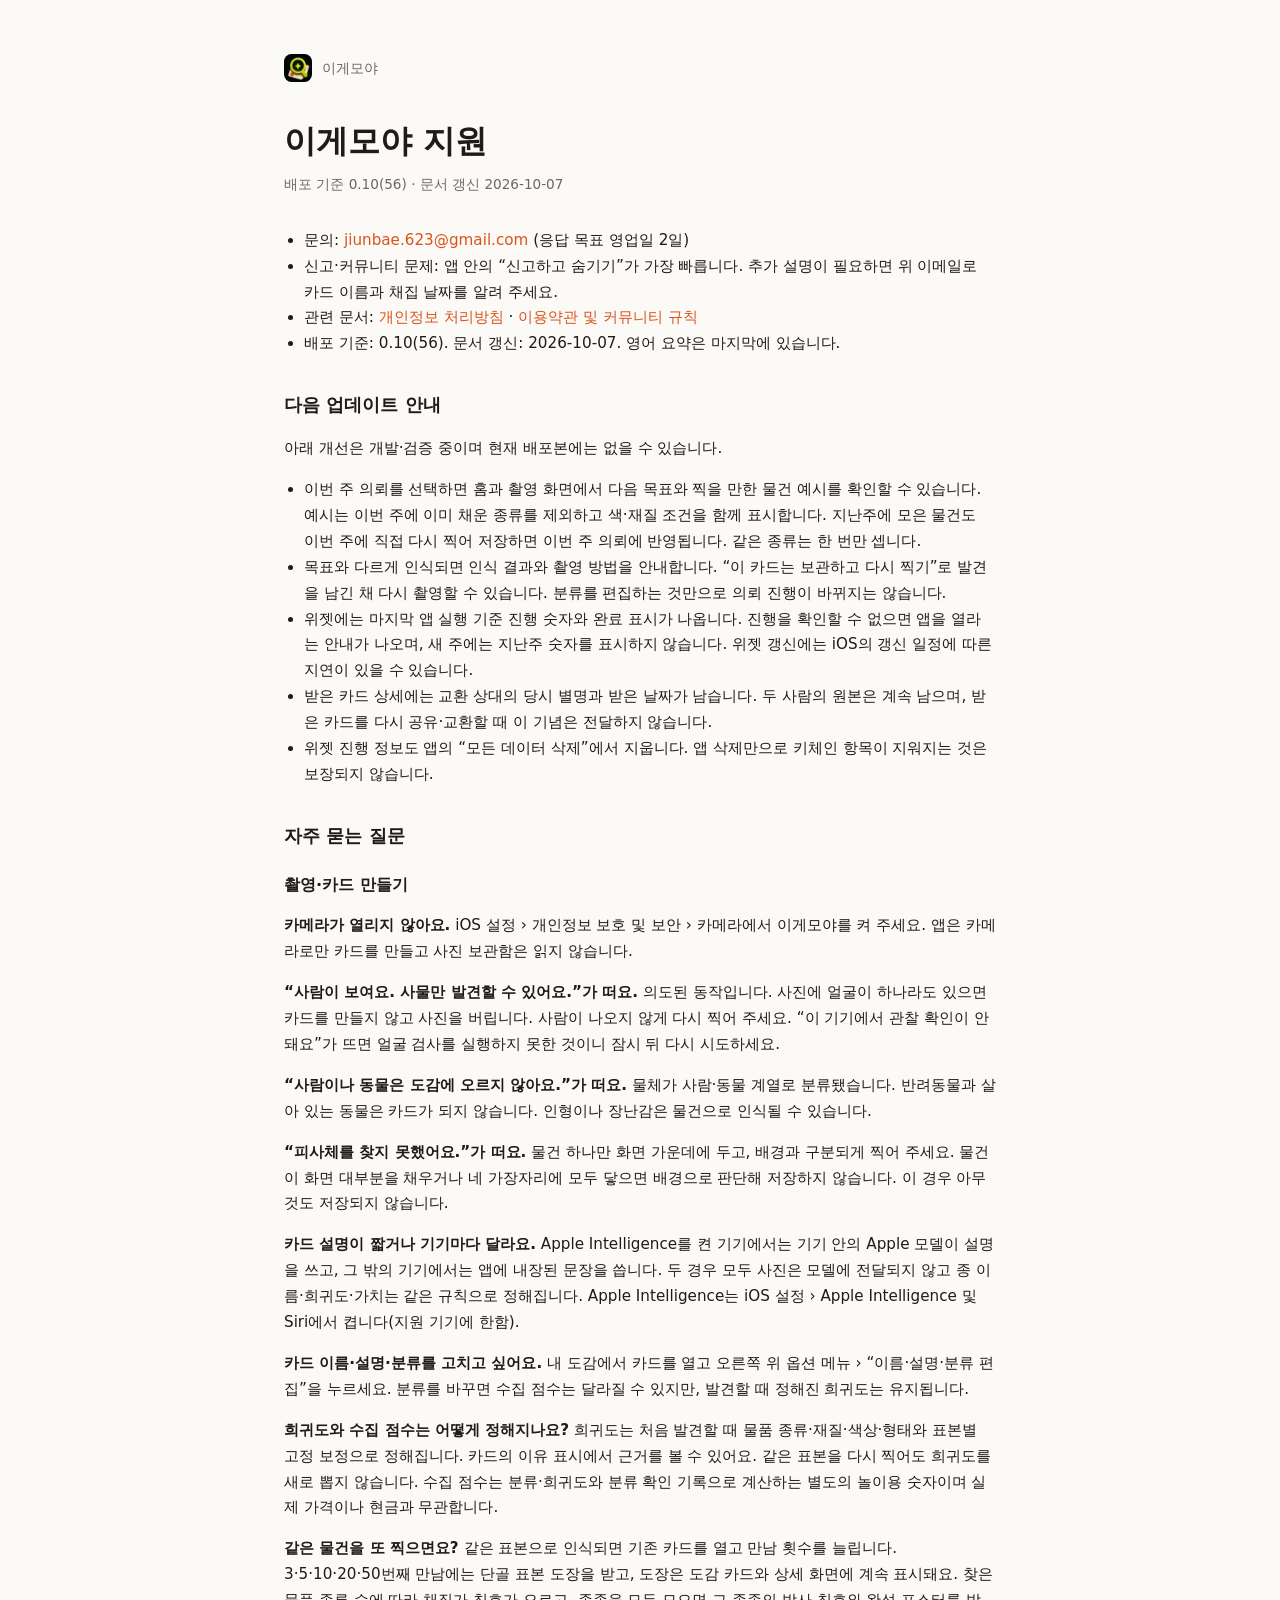
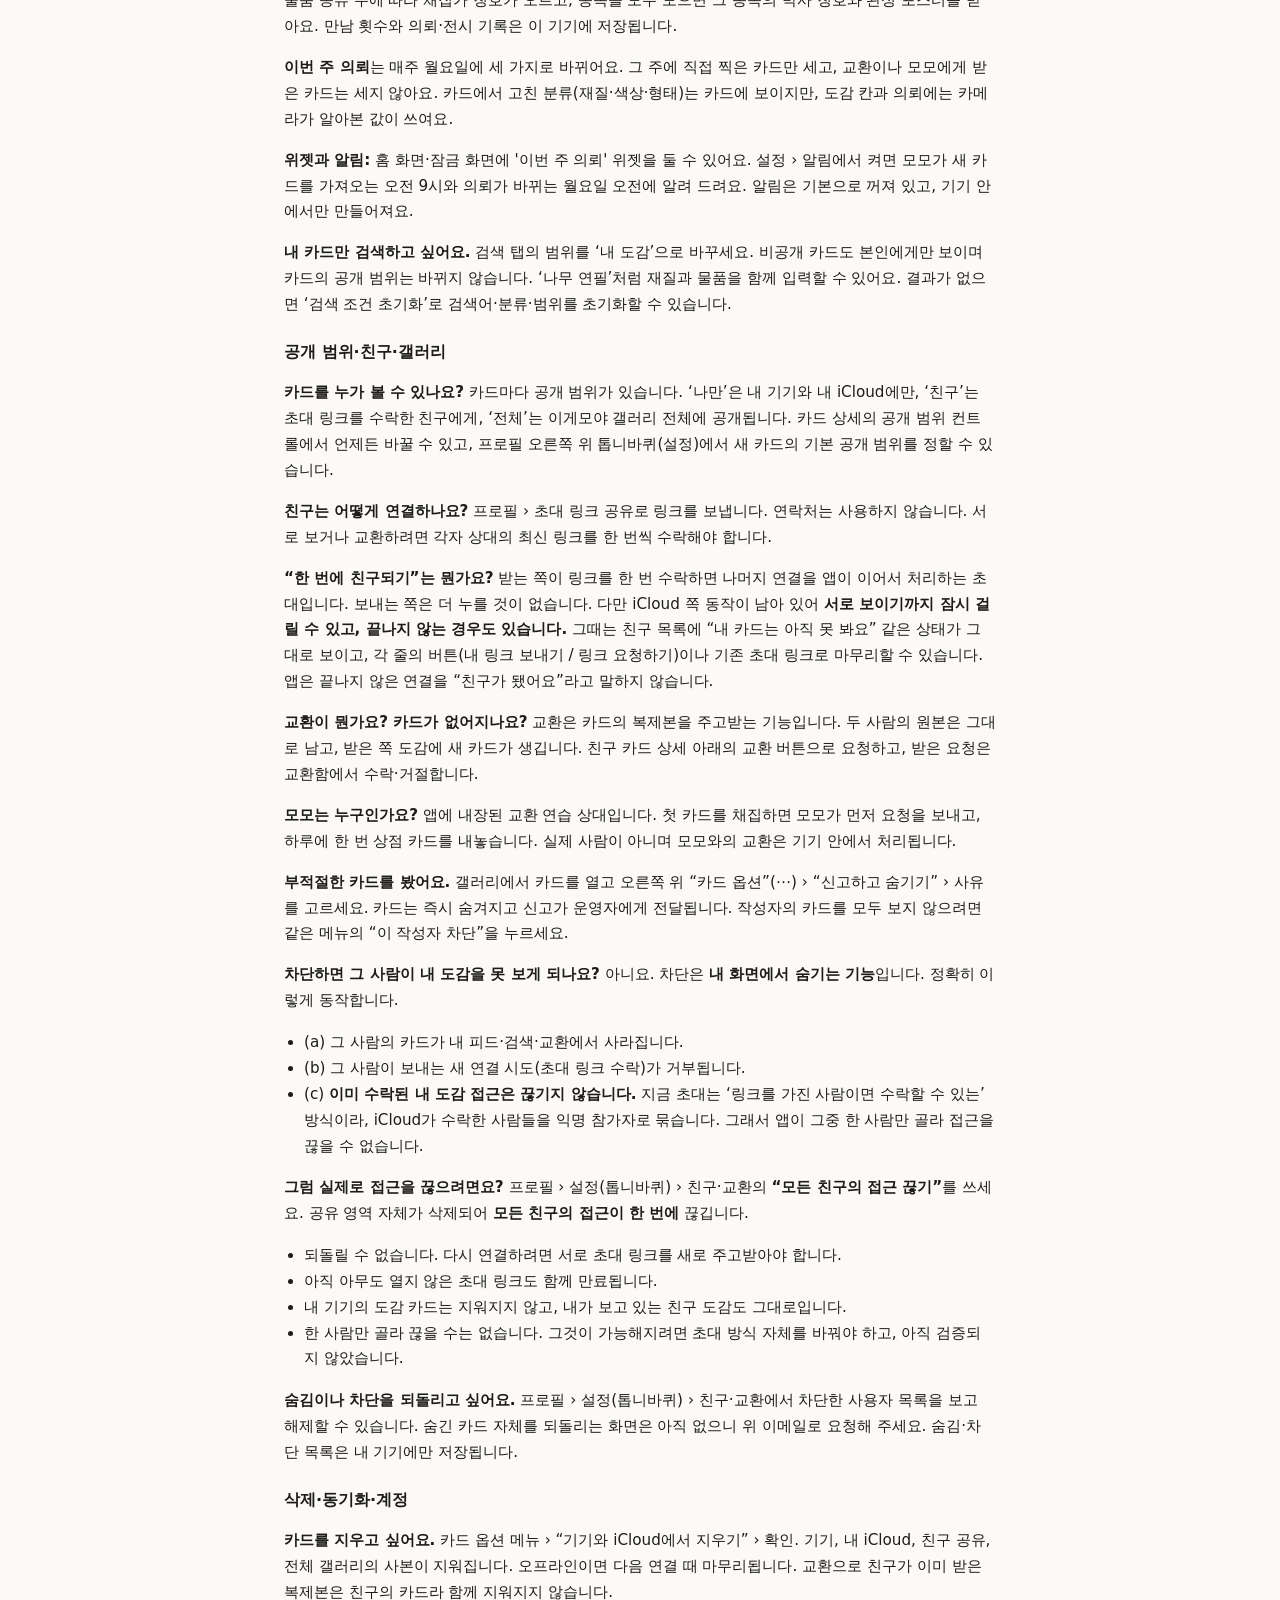
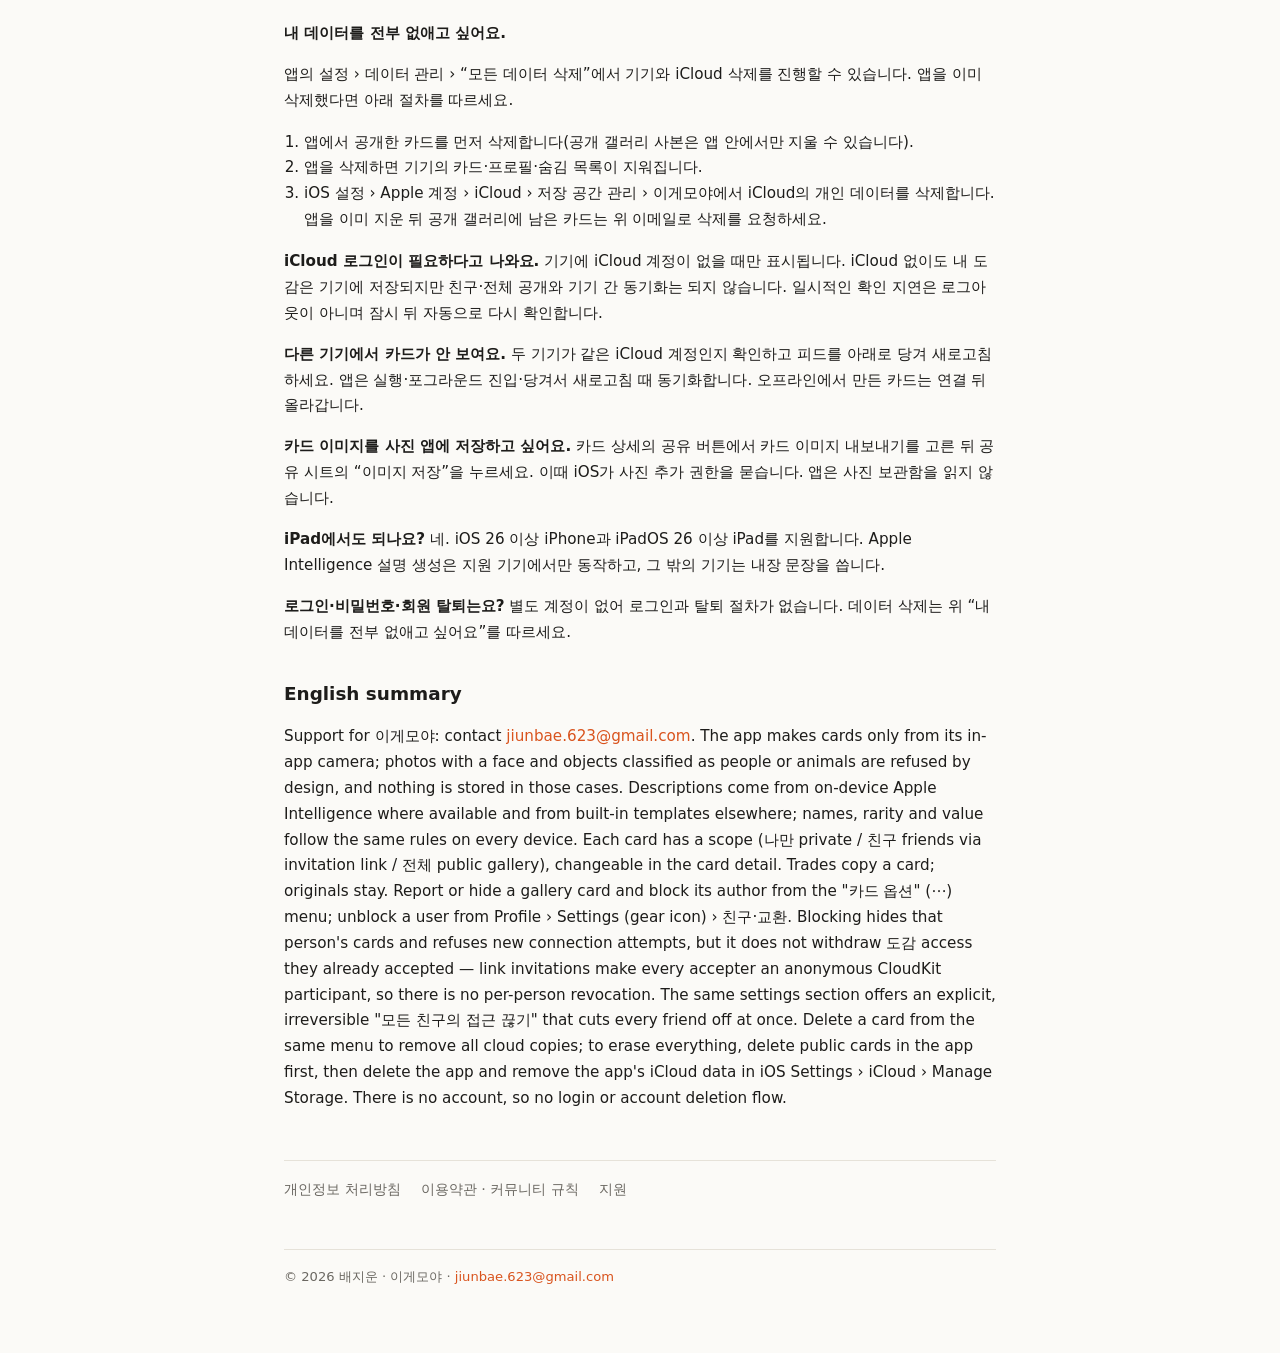
==== commit 5c525065: "docs: explain object examples for weekly goals" ====
--- a/support/index.html
+++ b/support/index.html
@@ -30,7 +30,7 @@
 <h2 id="다음-업데이트-안내">다음 업데이트 안내</h2>
 <p>아래 개선은 개발·검증 중이며 현재 배포본에는 없을 수 있습니다.</p>
 <ul>
-<li>이번 주 의뢰를 선택하면 홈과 촬영 화면에서 다음 목표를 확인할 수 있습니다. 지난주에 모은 물건도 이번 주에 직접 다시 찍어 저장하면 이번 주 의뢰에 반영됩니다. 같은 종류는 한 번만 셉니다.</li>
+<li>이번 주 의뢰를 선택하면 홈과 촬영 화면에서 다음 목표와 찍을 만한 물건 예시를 확인할 수 있습니다. 예시는 이번 주에 이미 채운 종류를 제외하고 색·재질 조건을 함께 표시합니다. 지난주에 모은 물건도 이번 주에 직접 다시 찍어 저장하면 이번 주 의뢰에 반영됩니다. 같은 종류는 한 번만 셉니다.</li>
 <li>목표와 다르게 인식되면 인식 결과와 촬영 방법을 안내합니다. “이 카드는 보관하고 다시 찍기”로 발견을 남긴 채 다시 촬영할 수 있습니다. 분류를 편집하는 것만으로 의뢰 진행이 바뀌지는 않습니다.</li>
 <li>위젯에는 마지막 앱 실행 기준 진행 숫자와 완료 표시가 나옵니다. 진행을 확인할 수 없으면 앱을 열라는 안내가 나오며, 새 주에는 지난주 숫자를 표시하지 않습니다. 위젯 갱신에는 iOS의 갱신 일정에 따른 지연이 있을 수 있습니다.</li>
 <li>받은 카드 상세에는 교환 상대의 당시 별명과 받은 날짜가 남습니다. 두 사람의 원본은 계속 남으며, 받은 카드를 다시 공유·교환할 때 이 기념은 전달하지 않습니다.</li>
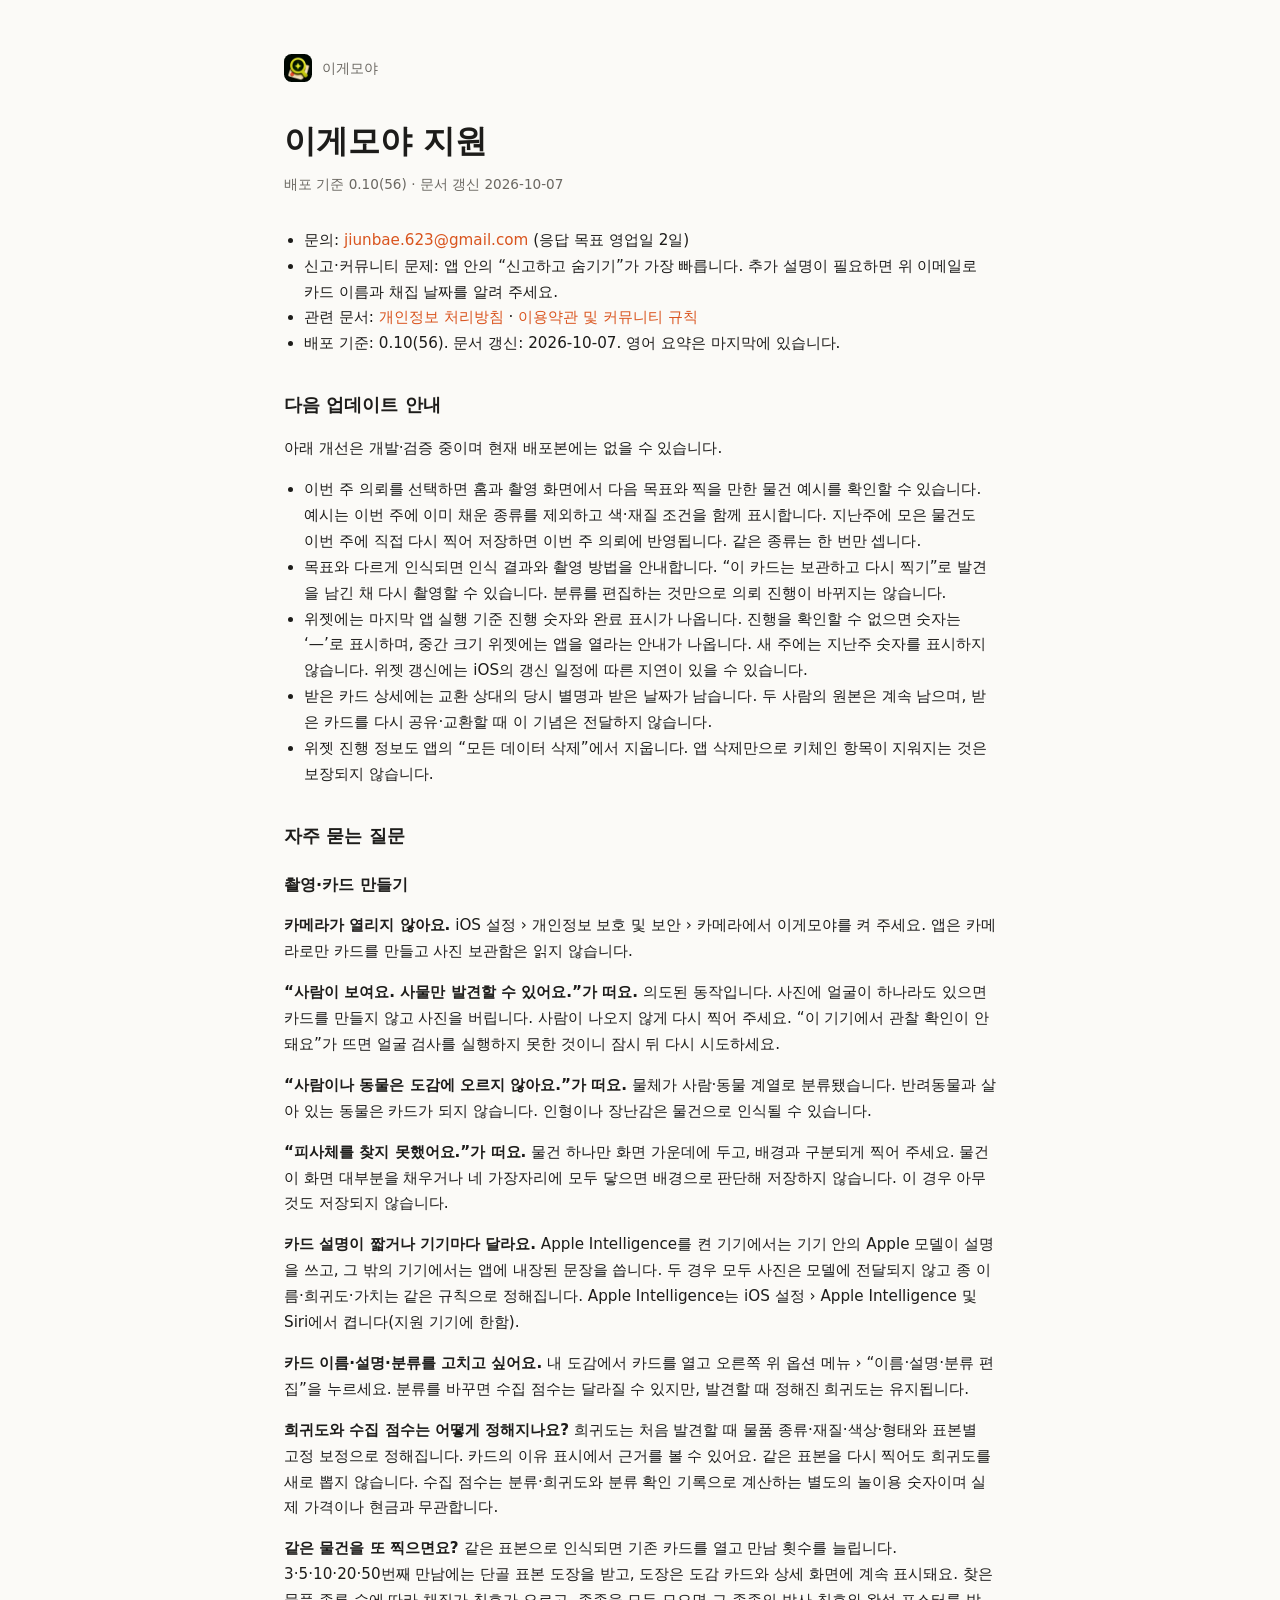
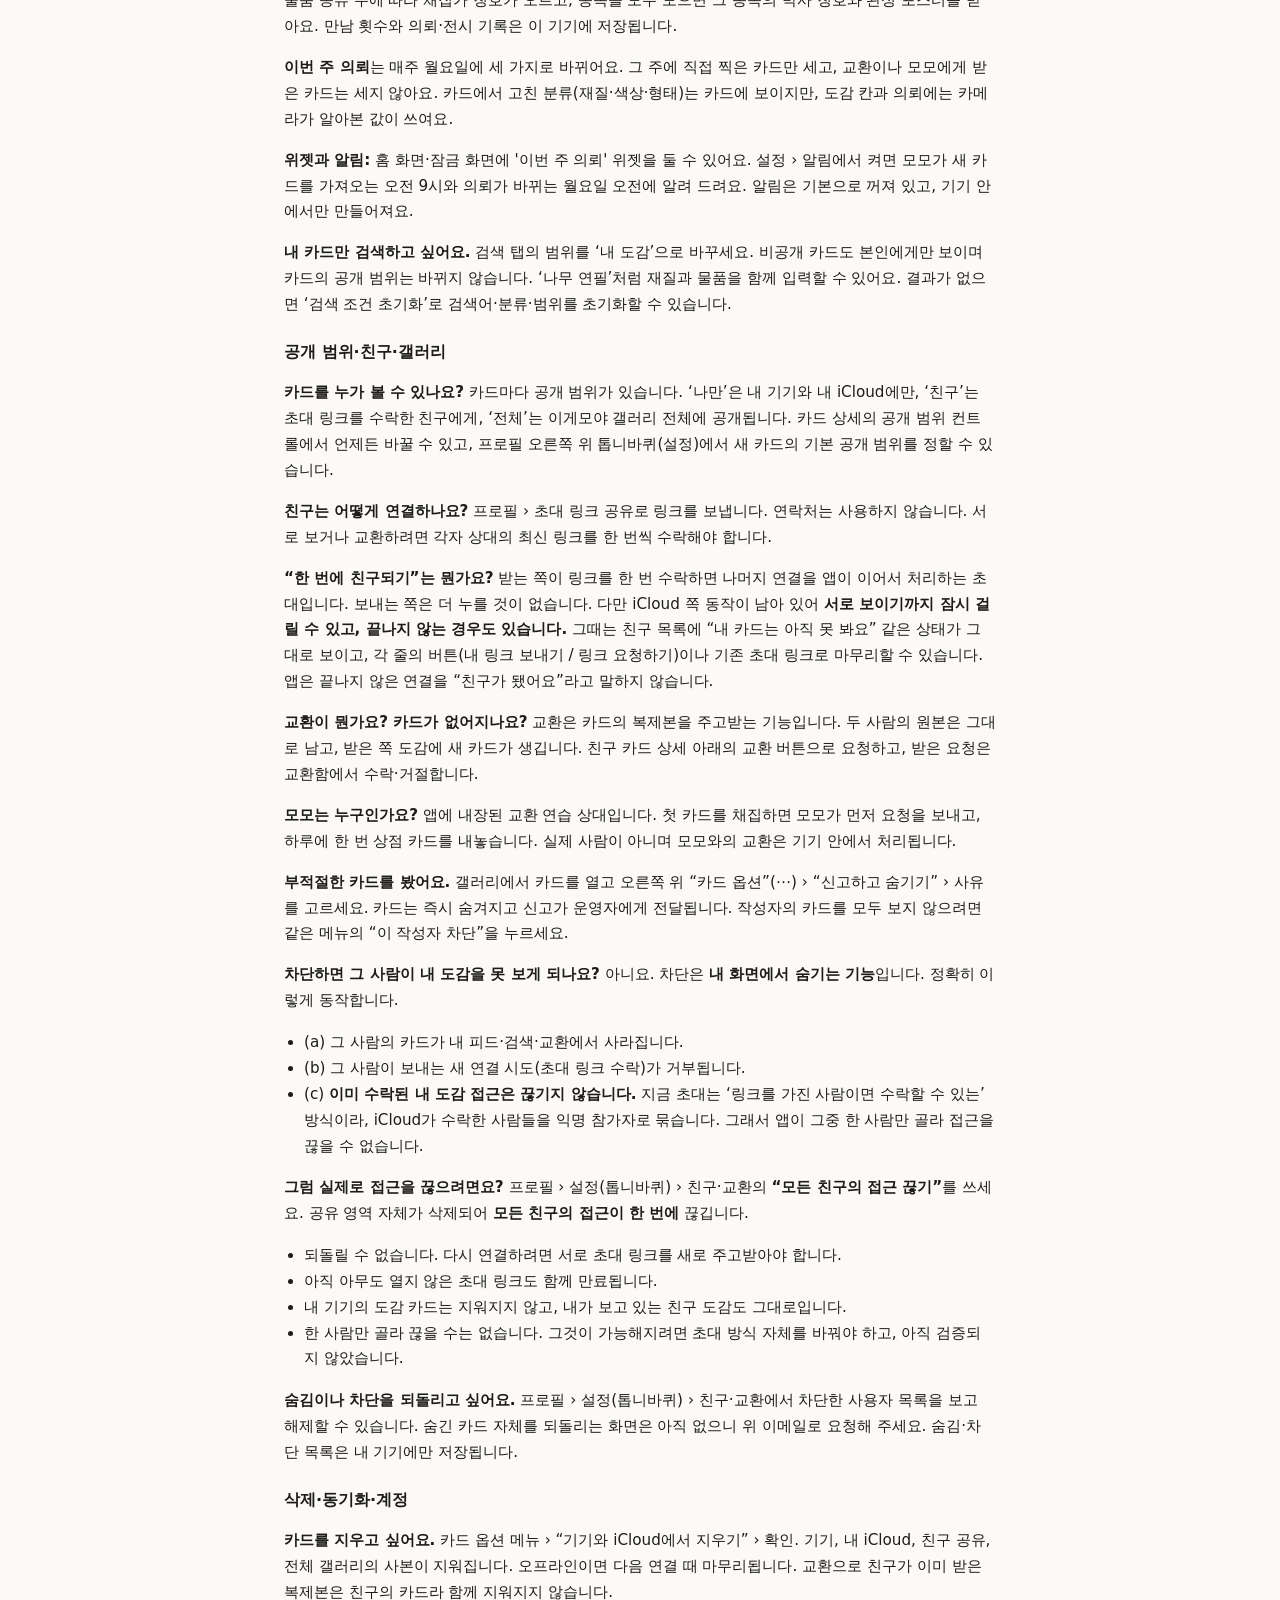
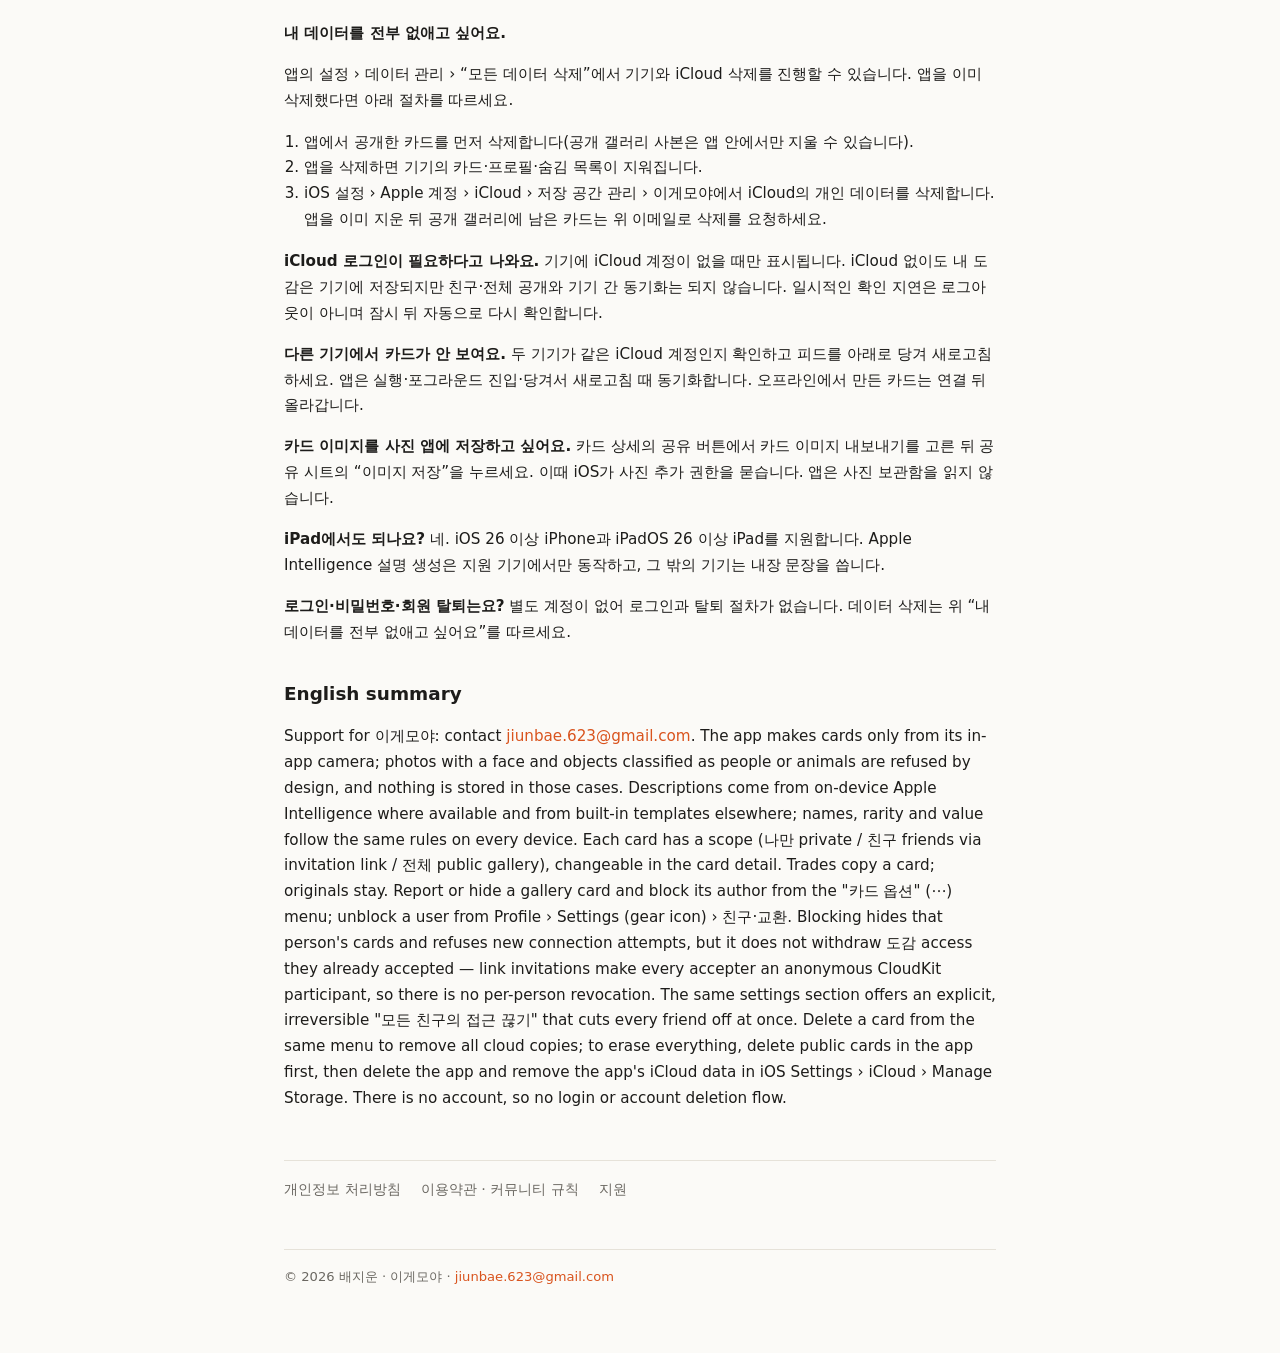
==== commit be108aa1: "docs: clarify unavailable widget progress display" ====
--- a/support/index.html
+++ b/support/index.html
@@ -32,7 +32,7 @@
 <ul>
 <li>이번 주 의뢰를 선택하면 홈과 촬영 화면에서 다음 목표와 찍을 만한 물건 예시를 확인할 수 있습니다. 예시는 이번 주에 이미 채운 종류를 제외하고 색·재질 조건을 함께 표시합니다. 지난주에 모은 물건도 이번 주에 직접 다시 찍어 저장하면 이번 주 의뢰에 반영됩니다. 같은 종류는 한 번만 셉니다.</li>
 <li>목표와 다르게 인식되면 인식 결과와 촬영 방법을 안내합니다. “이 카드는 보관하고 다시 찍기”로 발견을 남긴 채 다시 촬영할 수 있습니다. 분류를 편집하는 것만으로 의뢰 진행이 바뀌지는 않습니다.</li>
-<li>위젯에는 마지막 앱 실행 기준 진행 숫자와 완료 표시가 나옵니다. 진행을 확인할 수 없으면 앱을 열라는 안내가 나오며, 새 주에는 지난주 숫자를 표시하지 않습니다. 위젯 갱신에는 iOS의 갱신 일정에 따른 지연이 있을 수 있습니다.</li>
+<li>위젯에는 마지막 앱 실행 기준 진행 숫자와 완료 표시가 나옵니다. 진행을 확인할 수 없으면 숫자는 ‘—’로 표시하며, 중간 크기 위젯에는 앱을 열라는 안내가 나옵니다. 새 주에는 지난주 숫자를 표시하지 않습니다. 위젯 갱신에는 iOS의 갱신 일정에 따른 지연이 있을 수 있습니다.</li>
 <li>받은 카드 상세에는 교환 상대의 당시 별명과 받은 날짜가 남습니다. 두 사람의 원본은 계속 남으며, 받은 카드를 다시 공유·교환할 때 이 기념은 전달하지 않습니다.</li>
 <li>위젯 진행 정보도 앱의 “모든 데이터 삭제”에서 지웁니다. 앱 삭제만으로 키체인 항목이 지워지는 것은 보장되지 않습니다.</li>
 </ul>
